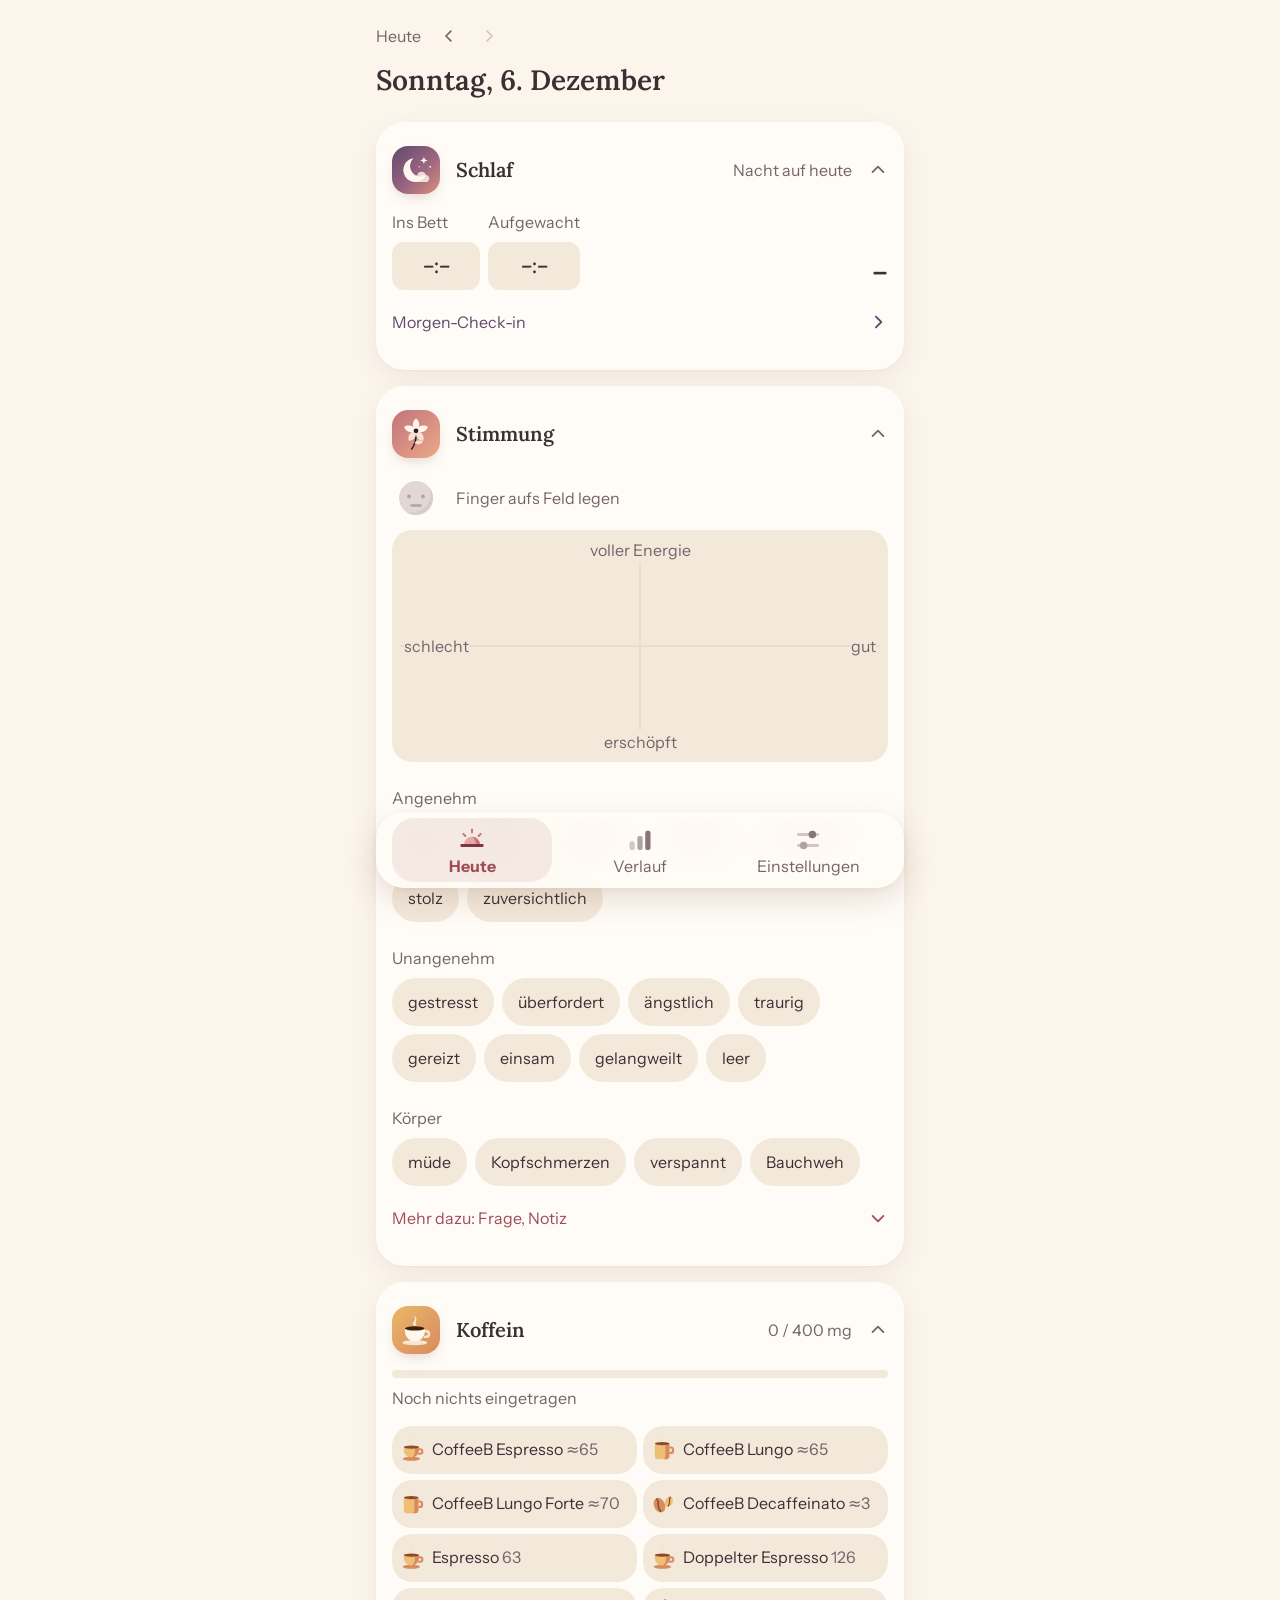
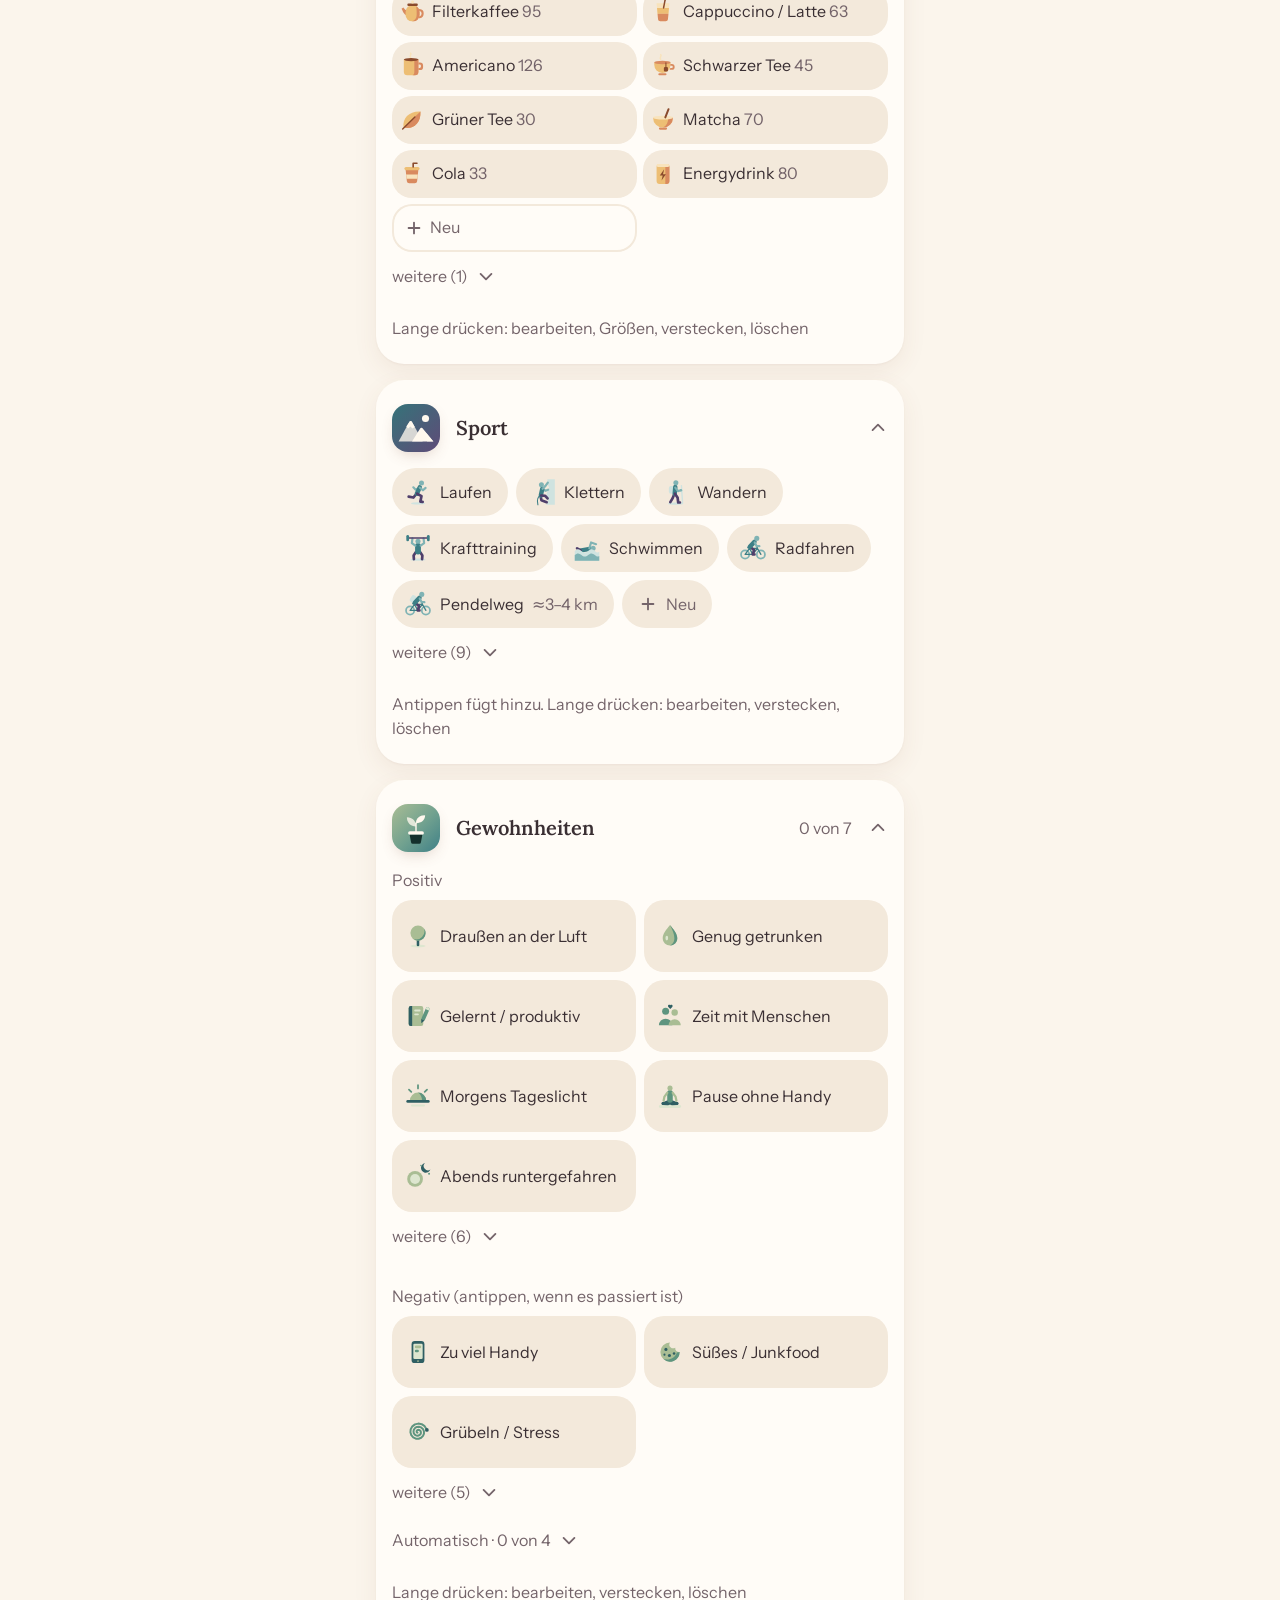
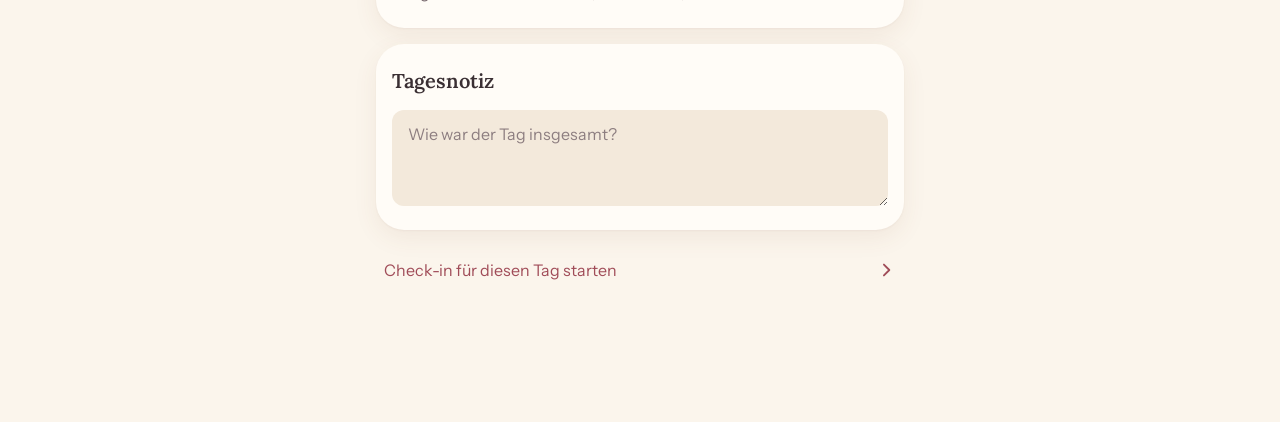
==== index.html @ 449fdb52 "4.11: schwebende Tab-Leiste Co-Authored-By: Claude Opus 5.5 <noreply@anthropic.com> Claude-Session: " ====
<!DOCTYPE html>
<html lang="de">
<head>
<meta charset="utf-8">
<meta name="viewport" content="width=device-width, initial-scale=1, viewport-fit=cover">
<title>Tracker</title>
<meta name="theme-color" content="#FBF5EC">
<meta name="apple-mobile-web-app-capable" content="yes">
<meta name="mobile-web-app-capable" content="yes">
<meta name="apple-mobile-web-app-status-bar-style" content="black-translucent">
<meta name="apple-mobile-web-app-title" content="Tracker">
<link rel="manifest" href="manifest.webmanifest">
<link rel="apple-touch-icon" href="apple-touch-icon.png">
<link rel="icon" type="image/png" href="icon-192.png">
<link rel="preload" href="fonts/Lora-Variable.ttf" as="font" type="font/ttf" crossorigin>
<link rel="stylesheet" href="tokens.css?v=4.11">
<link rel="stylesheet" href="app.css?v=4.11">
</head>
<body>
<main id="app"></main>
<nav id="tabs"></nav>
<div id="sheet" hidden><div class="sheet-bg" data-act="sclose"></div><div class="sheet-body" id="sbody"></div></div>
<div id="menu" hidden><div class="menu-bg" data-act="mclose"></div><div class="menu-body" id="mbody" role="menu"></div></div>
<div id="fb" hidden data-act="fbx"></div>
<div id="toast" hidden></div>
<div id="upd" hidden></div>
<script src="icons.js?v=4.11"></script>
<script src="app.js?v=4.11"></script>
<script>if('serviceWorker' in navigator){window.addEventListener('load',()=>navigator.serviceWorker.register('sw.js').catch(()=>{}));}</script>
</body>
</html>
---- tokens.css ----
/* Tracker – Gestaltungsgrundlagen ("Abendlicht").
   Alle Farben, Verläufe, Schriften, Abstände, Radien, Schatten und Zeiten stehen hier.
   Regeln:
   - Verlauf ist Akzent, keine Fläche: ausgewählte Zustände (--gs), Balken und Diagramme (--g), eine Illustrationskachel pro Bereich (--g).
   - --gs ist der gekürzte Verlauf für Flächen mit Text; --on ist die Textfarbe darauf (Kontrast mind. 4,5:1, geprüft).
   - Pro Bereich genau eine Akzentfarbe (--acc) und eine Tonleiter für Illustrationen (--t1 hell … --t4 dunkel). */

@font-face{font-family:"Lora";src:url(fonts/Lora-Variable.ttf) format("truetype");font-weight:400 700;font-display:swap}
@font-face{font-family:"Instrument Sans";src:url(fonts/InstrumentSans-Regular.ttf) format("truetype");font-weight:400;font-display:swap}
@font-face{font-family:"Instrument Sans";src:url(fonts/InstrumentSans-Bold.ttf) format("truetype");font-weight:700;font-display:swap}

:root{
  /* Flächen */
  --bg:#FBF5EC;          /* warmes Cremeweiß */
  --bg-2:#F6EDE0;        /* feine Abstufung nach unten */
  --card:#FFFCF7;        /* Karten */
  --inset:#F3E9DB;       /* ruhende Tippflächen, Felder */
  --inset-2:#EADDCB;     /* gedrückt, Hilfslinien */
  --paper:#FFF8EE;       /* helle Töne auf Verläufen */
  /* Schrift */
  --ink:#3A2F33;
  --mut:#74646A;
  /* Hausfarbe (Tabs, Links, neutrale Auswahl) */
  --brand:#A04C58;

  /* Schrift: Serife für Überschriften und große Zahlen, Grotesk für alles andere */
  --serif:"Lora",ui-serif,"New York",Georgia,serif;
  --sans:"Instrument Sans",system-ui,-apple-system,"Segoe UI",sans-serif;
  /* genau vier Größen */
  --fs-1:16px;   /* Text, Beschriftungen */
  --fs-2:20px;   /* Kartentitel */
  --fs-3:28px;   /* Seitentitel, Kennzahlen */
  --fs-4:40px;   /* eine große Zahl pro Ansicht */
  --fw-serif:600;

  /* 8-px-Raster */
  --s-1:8px;--s-2:16px;--s-3:24px;--s-4:32px;--s-6:48px;
  --tap:48px;            /* Mindesthöhe von Tippflächen */

  /* Radien */
  --r-s:12px;            /* Felder, kleine Kacheln */
  --r-m:20px;            /* Tippflächen, Illustrationskacheln */
  --r-l:28px;            /* Karten, Bögen */
  --r-pill:999px;

  /* Schatten: weich und warm getönt, keine Rahmenlinien */
  --sh-1:0 1px 2px rgba(122,74,52,.05),0 8px 24px rgba(122,74,52,.08);
  --sh-2:0 2px 4px rgba(122,74,52,.06),0 16px 40px rgba(122,74,52,.13);
  --sh-on:0 6px 16px -6px var(--glow,rgba(122,74,52,.3));

  /* Bewegung */
  --t-fast:150ms;--t-med:200ms;--t-slow:250ms;
  --ease:cubic-bezier(.2,.7,.3,1);

  /* Stimmungs-Set (1 bis 5): Grundton und Schattenton */
  --f1:#A68AA6;--f1s:#8D7090;
  --f2:#C08E9E;--f2s:#A6748A;
  --f3:#D9999A;--f3s:#C07C84;
  --f4:#EBA98F;--f4s:#D58E7C;
  --f5:#F2BC85;--f5s:#E0A070;
  --f-ink:#4A1F2C;

  /* neutrale Tonleiter (Tabs, Einstellungen, Leerzustände) */
  --t1:#F1E2D3;--t2:#DDBFA9;--t3:#B98A80;--t4:#6B4750;
}

/* Bereiche */
.a-mood{   /* Altrosa → Pfirsich */
  --g:linear-gradient(135deg,#C4737A 0%,#E9A988 100%);
  --gs:linear-gradient(135deg,#C4737A 0%,#E9A988 100%);
  --on:#3D1420;--acc:#A04C58;--glow:rgba(196,115,122,.55);
  --t1:#F6D9D2;--t2:#E8A9A4;--t3:#C4737A;--t4:#7E3443}
.a-sleep{  /* Violett → Pfirsich */
  --g:linear-gradient(135deg,#5E4A6E 0%,#9A6480 55%,#D99278 100%);
  --gs:linear-gradient(135deg,#5E4A6E 0%,#8A5874 100%);
  --on:#FFF8EE;--acc:#5E4A6E;--glow:rgba(94,74,110,.5);
  --t1:#EBD9DE;--t2:#C3A3C4;--t3:#7E6394;--t4:#473559}
.a-coffee{ /* Gelb → Orange */
  --g:linear-gradient(135deg,#E9B869 0%,#D98A5F 100%);
  --gs:linear-gradient(135deg,#E9B869 0%,#D98A5F 100%);
  --on:#3B2110;--acc:#9A5A24;--glow:rgba(217,138,95,.55);
  --t1:#F8E3BC;--t2:#EDBE74;--t3:#D98A5F;--t4:#8A4A2C}
.a-sport{  /* Petrol → Violett */
  --g:linear-gradient(135deg,#357379 0%,#5F4B78 100%);
  --gs:linear-gradient(135deg,#357379 0%,#5F4B78 100%);
  --on:#FFF8EE;--acc:#2F6B72;--glow:rgba(53,115,121,.5);
  --t1:#CFE3E0;--t2:#7FB3B4;--t3:#3C7F86;--t4:#4F3F6B}
.a-habit{  /* Salbeigrün → Petrol */
  --g:linear-gradient(135deg,#A9BD94 0%,#6FA08F 55%,#3F8087 100%);
  --gs:linear-gradient(135deg,#A9BD94 0%,#6FA08F 100%);
  --on:#14302C;--acc:#3F6F5C;--glow:rgba(111,160,143,.55);
  --t1:#DDE6CF;--t2:#A9BD94;--t3:#5E957F;--t4:#2F5F63}

/* Illustrationen: flach, ohne Konturen, vier Töne aus der Tonleiter des Bereichs */
.ic{width:32px;height:32px;flex:none;display:block}
.ic .a{fill:var(--t1)}.ic .b{fill:var(--t2)}.ic .c{fill:var(--t3)}.ic .d{fill:var(--t4)}.ic .p{fill:var(--paper)}
.ic [class^=s]{fill:none;stroke-linecap:round;stroke-linejoin:round}
.ic .sa{stroke:var(--t1)}.ic .sb{stroke:var(--t2)}.ic .sc{stroke:var(--t3)}.ic .sd{stroke:var(--t4)}.ic .sp{stroke:var(--paper)}
/* auf einem Verlauf (ausgewählt, Kachel): helle Töne plus die Textfarbe des Verlaufs */
.on-g .ic,.ic.on-g{--t1:var(--paper);--t2:color-mix(in srgb,var(--paper) 78%,transparent);--t3:color-mix(in srgb,var(--on) 45%,transparent);--t4:var(--on)}
.gl{width:24px;height:24px;flex:none;display:block;fill:none;stroke:currentColor;stroke-width:2.2;stroke-linecap:round;stroke-linejoin:round}
.face .fl{fill:none;stroke:var(--f-ink);stroke-linecap:round;stroke-linejoin:round}
.face .fd{fill:var(--f-ink)}.face .fc{fill:#E0707A;opacity:.42}.face .fp{fill:var(--paper)}

/* Dunkles Thema: gleiche Verläufe, dunkles warmes Papier, hellere Akzente für Text */
[data-theme=dark]{
  --bg:#1E191B;--bg-2:#191516;--card:#2A2326;--inset:#372D31;--inset-2:#46393E;
  --ink:#F3E7DA;--mut:#B9A7A4;--brand:#E6A5A3;
  --sh-1:0 1px 2px rgba(0,0,0,.25),0 8px 24px rgba(0,0,0,.28);
  --sh-2:0 2px 4px rgba(0,0,0,.3),0 16px 40px rgba(0,0,0,.4);
  --t1:#4A3D41;--t2:#8A7475;--t3:#C9A79C;--t4:#F1DCCB;
  color-scheme:dark}
[data-theme=dark] .a-mood{--acc:#E6A5A3}
[data-theme=dark] .a-sleep{--acc:#C9ACCB}
[data-theme=dark] .a-coffee{--acc:#EDBE74}
[data-theme=dark] .a-sport{--acc:#8FC0C0}
[data-theme=dark] .a-habit{--acc:#A9BD94}
:root{color-scheme:light}
---- app.css ----
/* Tracker – Oberfläche. Alle Werte kommen aus tokens.css. */
:root,[data-theme]{
  /* ältere Namen, die Verlauf und Einstellungen noch benutzen */
  --bg2:var(--bg-2);--card2:var(--inset);--line:var(--inset-2);--acc:var(--brand);--acc-t:var(--brand);--on-acc:var(--paper);
  --pos:#5E957F;--com:#3C7F86;--neg:#D98A5F;--bad:#B4534F;
  --m1:var(--f1);--m2:var(--f2);--m3:var(--f3);--m4:var(--f4);--m5:var(--f5);
  --shadow:var(--sh-1);--round:var(--sans)}
*{box-sizing:border-box;-webkit-tap-highlight-color:transparent}
html{background:var(--bg)}
body{margin:0;background:var(--bg);color:var(--ink);font:var(--fs-1)/1.5 var(--sans);-webkit-text-size-adjust:100%}
body::before{content:"";position:fixed;inset:0;z-index:-1;background:linear-gradient(180deg,var(--bg) 0%,var(--bg-2) 100%)}
/* Inhalt läuft nicht unter die Statusleiste */
body::after{content:"";position:fixed;left:0;right:0;top:0;height:env(safe-area-inset-top);background:var(--bg);z-index:6}
#app{max-width:560px;margin:0 auto;padding:calc(env(safe-area-inset-top) + var(--s-2)) var(--s-2) calc(env(safe-area-inset-bottom) + 112px)}
#app.enter{animation:enter var(--t-med) var(--ease)}
@keyframes enter{from{opacity:0;transform:translateY(8px)}}
button{font:inherit;color:inherit;background:none;border:0;padding:0;cursor:pointer;transition:background-color var(--t-fast) var(--ease),color var(--t-fast) var(--ease),box-shadow var(--t-med) var(--ease),transform var(--t-fast) var(--ease),opacity var(--t-fast)}
button:active{transform:scale(.97)}
:focus-visible{outline:2px solid var(--brand);outline-offset:2px}
input,textarea,select{font:inherit;color:inherit;background:var(--inset);border:0;border-radius:var(--r-s);padding:12px var(--s-2);width:100%;min-height:var(--tap);transition:box-shadow var(--t-fast) var(--ease)}
input:focus,textarea:focus,select:focus{outline:0;box-shadow:inset 0 0 0 2px color-mix(in srgb,var(--acc) 55%,transparent)}
::placeholder{color:var(--mut);opacity:.8}
textarea{resize:vertical;min-height:96px;line-height:1.5;display:block}
input[type=time]{width:auto;min-width:112px}
input[type=number]{width:96px}
h1,h2,h3{font-family:var(--serif);font-weight:var(--fw-serif);margin:0}
h1,h2{font-size:var(--fs-3);line-height:1.2;text-wrap:balance}
h2{margin:var(--s-1) 0 var(--s-2)}
h3{font-size:var(--fs-2);line-height:1.3;display:flex;justify-content:space-between;align-items:center;gap:var(--s-1);margin-bottom:var(--s-2)}
h3 span,h3 small{font:400 var(--fs-1) var(--sans);color:var(--mut)}
h3 .ic{width:32px;height:32px}
small{font-size:inherit}
small,.mut{color:var(--mut)}
.card{background:var(--card);border-radius:var(--r-l);padding:var(--s-3) var(--s-2);margin-bottom:var(--s-2);box-shadow:var(--sh-1)}
.row{display:flex;gap:var(--s-1);align-items:center;flex-wrap:wrap}
.row.sb{justify-content:space-between}
.grow{flex:1;min-width:0}
.sub{margin-top:var(--s-2)}
.lbl{color:var(--mut);margin:var(--s-3) 0 var(--s-1)}
.lbl.row{flex-wrap:nowrap;align-items:flex-start}
.lbl.row button{color:var(--acc);display:flex;align-items:center;gap:4px;min-height:var(--tap);margin:-12px 0;flex:none}
.hint{display:block;color:var(--mut);margin-top:var(--s-2)}

/* Tab-Leiste: sitzt am unteren Rand, füllt die sichere Zone mit */
#tabs{position:fixed;left:var(--s-2);right:var(--s-2);bottom:max(12px,calc(env(safe-area-inset-bottom) - 12px));max-width:528px;margin:0 auto;display:flex;justify-content:center;gap:var(--s-1);background:color-mix(in srgb,var(--card) 90%,transparent);-webkit-backdrop-filter:blur(20px) saturate(1.4);backdrop-filter:blur(20px) saturate(1.4);border-radius:var(--r-l);box-shadow:0 2px 6px rgba(122,74,52,.06),0 12px 32px rgba(122,74,52,.16);padding:6px;z-index:5}
[data-theme=dark] #tabs{background:color-mix(in srgb,var(--inset) 88%,transparent);box-shadow:0 12px 32px rgba(0,0,0,.55)}
#tabs button{flex:1;max-width:160px;display:flex;flex-direction:column;align-items:center;gap:2px;color:var(--mut);padding:var(--s-1) 0 6px;border-radius:22px;line-height:1.25}
#tabs .ic{width:28px;height:28px;--t2:color-mix(in srgb,var(--mut) 34%,var(--card));--t3:color-mix(in srgb,var(--mut) 58%,var(--card));--t4:color-mix(in srgb,var(--mut) 88%,var(--card))}
#tabs button.on{color:var(--brand);font-weight:700;background:color-mix(in srgb,var(--brand) 10%,transparent)}
#tabs button.on .ic{--t2:#E8A9A4;--t3:#C4737A;--t4:#7E3443}
[data-theme=dark] #tabs button.on .ic{--t2:#C4737A;--t3:#E8A9A4;--t4:#F6D9D2}

/* Kopf mit Datum */
.dhead{margin-bottom:var(--s-3)}
.dhead .row{flex-wrap:nowrap;margin-bottom:var(--s-1)}
.dhead .row>.grow{color:var(--mut)}
.dhead .dnav{gap:0;color:var(--mut);align-items:center}
.dhead .dnav>span{margin-right:var(--s-1)}
.dhead .dnav>a{margin-right:4px}
.dhead .dnav button{width:40px;height:40px;background:none;box-shadow:none;color:var(--mut)}
.dhead .dnav button:disabled{background:none;opacity:.3}
.dhead .dnav .gl{width:18px;height:18px}
.dhead .dnav .wxb{background:var(--card);box-shadow:var(--sh-1);width:56px;height:56px;display:flex;flex-direction:column;align-items:center;justify-content:center;gap:0;color:var(--ink)}
.dhead .wxb .gl{width:22px;height:22px}
.dhead .wxb b{font:700 var(--fs-1)/1.1 var(--sans);margin-top:0}
.wxorte{margin-bottom:var(--s-2)}
.wxorte .chip.on{background:var(--brand);color:var(--paper);box-shadow:none}
.wxbig{display:flex;align-items:center;gap:var(--s-2);background:var(--inset);border-radius:var(--r-m,20px);padding:var(--s-2);margin-bottom:var(--s-2)}
.wxbig>.gl{width:48px;height:48px;flex:none}
.wxbig b{display:block;font:var(--fw-serif) var(--fs-4,40px)/1 var(--serif)}
.wxbig .grow span{color:var(--mut)}
.wxmm{text-align:right;display:flex;flex-direction:column}
.wxmm span{font-weight:700}.wxmm small,.wxday>small{color:var(--mut);font-size:var(--fs-1)}
.sheet-body h4{font:var(--fw-serif) var(--fs-2) var(--serif);margin:var(--s-3) 0 var(--s-1)}
.wxhrs{display:flex;gap:4px;overflow-x:auto;margin:0 calc(-1 * var(--s-2));padding:0 var(--s-2) 4px;scrollbar-width:none}
.wxhrs::-webkit-scrollbar{display:none}
.wxhrs>div{flex:none;min-width:60px;display:flex;flex-direction:column;align-items:center;gap:4px;padding:var(--s-1) 4px;border-radius:var(--r-s)}
.wxhrs>div.now{background:var(--inset)}
.wxhrs small{color:var(--mut);font-size:14px;white-space:nowrap}
.wxhrs small.rp{min-height:1.4em;color:var(--acc,var(--mut))}
.wxhrs .gl{width:24px;height:24px}
.wxday{display:flex;align-items:center;gap:var(--s-2);min-height:var(--tap);padding:4px 0}
.wxday>.gl{width:28px;height:28px;flex:none}
.wxday .grow small{display:block;color:var(--mut)}
.wxday b{min-width:40px;text-align:right}
.wxfoot{display:block;margin-top:var(--s-3)}
.dhead a{color:var(--brand);font-weight:700;text-decoration:none;display:inline-flex;align-items:center;min-height:var(--tap)}
.dhead button{width:var(--tap);height:var(--tap);border-radius:50%;background:var(--card);box-shadow:var(--sh-1);display:grid;place-items:center;color:var(--ink);flex:none}
.dhead button:disabled{opacity:.35;box-shadow:none;background:var(--inset)}

/* Kartenkopf mit Illustrationskachel */
.chead{display:flex;align-items:center;gap:var(--s-2);margin-bottom:var(--s-2)}
.chead h3{margin:0;flex:1}
.chead[role=button]{cursor:pointer;-webkit-user-select:none;user-select:none}
.chead h3{display:block}
.chead h3 small{display:block;font:400 var(--fs-1)/1.3 var(--sans);color:var(--mut)}
.chead .fchev{width:20px;height:20px;color:var(--mut);flex:none}
.card.folded{padding-top:var(--s-2);padding-bottom:var(--s-2)}
.card.folded .chead,.card.cta .chead{margin-bottom:0}
.card.cta{padding-top:var(--s-2);padding-bottom:var(--s-2)}
.cilink{margin:0 0 var(--s-2);padding:0 var(--s-1);color:var(--mut)}
.mlab{font-weight:700}
.moodbox.unset .mlab{font-weight:400;color:var(--mut)}
/* Check-in und Wochenrückblick */
.ci-top{margin-bottom:var(--s-2);color:var(--mut)}
.ci-top .bar{margin-top:var(--s-1)}
.ci-nav{flex-wrap:nowrap;margin-top:var(--s-3)}
.ci-done{display:flex;flex-direction:column;align-items:center;text-align:center;gap:var(--s-1);margin-bottom:var(--s-2)}
.ci-done .tile{width:72px;height:72px;border-radius:24px}
.ci-done .tile .ic{width:56px;height:56px}
.ci-done h3{margin:var(--s-1) 0 0}
.fbrow{display:flex;align-items:center;gap:12px;padding:var(--s-1) 0}
.fbrow .tile{width:40px;height:40px;border-radius:12px}
.fbrow .tile .ic{width:32px;height:32px}
.note{background:var(--inset);border-radius:var(--r-m);padding:12px var(--s-2);margin:var(--s-1) 0;overflow-wrap:break-word}
.note small{display:block;margin-bottom:2px}
/* Erfolgs-Meldung oben */
#fb{position:fixed;left:var(--s-2);right:var(--s-2);top:calc(env(safe-area-inset-top) + var(--s-1));max-width:528px;margin:0 auto;z-index:28;display:flex;align-items:center;gap:12px;background:var(--card);border-radius:var(--r-m);padding:12px var(--s-2) 12px 12px;box-shadow:var(--sh-2);cursor:pointer;animation:fbin var(--t-slow) var(--ease)}
#fb[hidden]{display:none}
#fb .tile{width:44px;height:44px;border-radius:14px}
#fb .tile .ic{width:34px;height:34px}
#fb span{flex:1;min-width:0}
@keyframes fbin{from{transform:translateY(-16px) scale(.96);opacity:0}}
.tile{position:relative;width:48px;height:48px;border-radius:16px;background:var(--g);display:grid;place-items:center;flex:none;box-shadow:var(--sh-on)}
.tile .ic{width:38px;height:38px}
.tile.goal{animation:goal .7s var(--ease)}
.tile.goal::after{content:"";position:absolute;inset:0;border-radius:inherit;box-shadow:0 0 0 0 var(--glow);animation:ring .7s var(--ease)}
@keyframes goal{0%{transform:scale(1)}35%{transform:scale(1.18) rotate(-6deg)}70%{transform:scale(.97) rotate(2deg)}100%{transform:none}}
@keyframes ring{0%{box-shadow:0 0 0 0 var(--glow);opacity:1}100%{box-shadow:0 0 0 18px var(--glow);opacity:0}}

/* Tippflächen: ruhend cremefarben, ausgewählt Verlauf plus Häkchen */
.chips{display:flex;flex-wrap:wrap;gap:var(--s-1)}
.chip{display:inline-flex;align-items:center;gap:var(--s-1);min-height:var(--tap);padding:0 var(--s-2);border-radius:var(--r-pill);background:var(--inset);text-align:left;line-height:1.25;-webkit-touch-callout:none;-webkit-user-select:none;user-select:none}
.chip:has(>.ic:first-child){padding-left:12px}
.chip .ic{width:28px;height:28px}
.chip .gl{width:20px;height:20px}
.chip .sz{color:var(--mut);margin-left:-4px}
.chip small{color:var(--mut);white-space:nowrap}
.chip.on{background:var(--gs);color:var(--on);font-weight:700;box-shadow:var(--sh-on)}
.chip.on small{color:inherit;font-weight:400;opacity:.85}
.chip.on:has(>.chk:last-child),.chip.on:has(>.cnt:last-child){padding-right:12px}
.chip.new{color:var(--mut)}
.chip.hidc{opacity:.6}
.cnt{font-weight:700}
.pop .chk,.pop .cnt,.pop .badge{animation:pop var(--t-slow) var(--ease)}
@keyframes pop{0%{transform:scale(.4);opacity:0}70%{transform:scale(1.2)}100%{transform:none}}
.more,.morehid{display:flex;align-items:center;justify-content:space-between;gap:var(--s-1);width:100%;min-height:var(--tap);text-align:left;color:var(--acc);margin-top:var(--s-1)}
.morehid{color:var(--mut);width:auto;justify-content:flex-start;margin-top:0}
.more .gl,.morehid .gl{width:20px;height:20px;flex:none}
.dot{display:inline-block;width:8px;height:8px;border-radius:50%;background:var(--acc);margin-left:var(--s-1);vertical-align:middle}

/* Getränke: kompaktes Raster, zwei nebeneinander */
.cgrid{display:grid;grid-template-columns:1fr 1fr;gap:6px}
.cti{position:relative;display:flex;align-items:center;gap:6px;min-height:var(--tap);padding:4px 8px 4px 6px;border-radius:var(--r-m);background:var(--inset);text-align:left;line-height:1.2;-webkit-touch-callout:none;-webkit-user-select:none;user-select:none}
.cti>span{flex:1;min-width:0;overflow-wrap:break-word}
.cti .ic{width:28px;height:28px;flex:none}
.cti .gl{width:20px;height:20px;flex:none}
.cti .chk,.cti .cnt{position:absolute;right:-4px;top:-6px;min-width:24px;height:24px;padding:4px;border-radius:12px;background:var(--card);color:var(--acc);box-shadow:var(--sh-1);stroke-width:3}
.cti .cnt{padding:0 6px;line-height:24px;text-align:center}
.cti small{color:var(--mut);white-space:nowrap}
.cti.on{background:var(--gs);color:var(--on);font-weight:700;box-shadow:var(--sh-on)}
.cti.on small{color:inherit;font-weight:400;opacity:.85}
.cti.new{color:var(--mut);background:none;box-shadow:inset 0 0 0 2px var(--inset);padding-left:12px}
.cti.hidc{opacity:.6}

/* Einträge */
.ent{display:flex;align-items:center;gap:var(--s-1);min-height:56px;margin-top:var(--s-1)}
.ent:first-of-type{margin-top:var(--s-2)}
.ent .ic{width:32px;height:32px}
.x{width:var(--tap);height:var(--tap);border-radius:50%;color:var(--mut);flex:none;display:grid;place-items:center}
.x .gl{width:20px;height:20px}
.bar{height:8px;border-radius:var(--r-pill);background:var(--inset);overflow:hidden;margin:0 0 var(--s-1)}
.bar i{display:block;height:100%;background:var(--g);border-radius:var(--r-pill);transition:width var(--t-slow) var(--ease)}
.bar.warn i{background:var(--t4)}

/* Stimmung */
.moodtop{display:flex;align-items:center;gap:var(--s-2);min-height:var(--tap)}
.moodemo .ic{width:48px;height:48px;transition:opacity var(--t-fast)}
.moodbox.unset .moodemo .ic{opacity:.4;filter:grayscale(.6)}
.moodbox.unset #mood-l{color:var(--mut)}
#mood-l{font-weight:700}
.moodbox.unset #mood-l{font-weight:400}
.mslider{-webkit-appearance:none;appearance:none;display:block;width:100%;height:var(--tap);min-height:0;padding:0;margin:0;border:0;background:none;border-radius:0;--trk:linear-gradient(90deg,var(--f1),var(--f2) 25%,var(--f3) 50%,var(--f4) 75%,var(--f5))}
.moodbox.unset .mslider{--trk:var(--inset-2)}
.mslider:focus{box-shadow:none}
.mslider::-webkit-slider-runnable-track{height:12px;border-radius:var(--r-pill);background:var(--trk)}
.mslider::-moz-range-track{height:12px;border-radius:var(--r-pill);background:var(--trk)}
.mslider::-webkit-slider-thumb{-webkit-appearance:none;appearance:none;width:32px;height:32px;margin-top:-10px;border-radius:50%;background:var(--card);border:0;box-shadow:0 0 0 2px var(--t3,var(--ink)) inset,0 2px 8px rgba(122,74,52,.3)}
.mslider::-moz-range-thumb{width:32px;height:32px;border-radius:50%;background:var(--card);border:0;box-shadow:0 0 0 2px var(--t3,var(--ink)) inset,0 2px 8px rgba(122,74,52,.3)}

.moodbox.idle .mslider{--trk:var(--inset-2)}
.mlog .ent{min-height:var(--tap);margin-top:var(--s-1);border-radius:var(--r-m)}
.mlog .ent.act{background:var(--inset);box-shadow:0 0 0 4px var(--inset)}
.mlog .ent.act .timebtn{background:var(--card)}
.msel .ic{flex:none;width:28px;height:28px;background:none;border-radius:0}
.msel{display:flex;align-items:center;gap:var(--s-1);min-height:var(--tap);text-align:left}
.mlog .ent.act .msel{font-weight:700}

/* Schlaf */
.slrow{flex-wrap:nowrap;align-items:flex-end}
.tfield{display:flex;flex-direction:column;gap:var(--s-1);color:var(--mut)}
.timebtn{min-height:var(--tap);padding:0 12px;border-radius:var(--r-s);background:var(--inset);font:var(--fw-serif) var(--fs-2) var(--serif);color:var(--ink);min-width:88px;text-align:center}
.ent .timebtn{width:80px;min-width:0;padding:0;flex:none}
.sldur{text-align:right}
.big{font:var(--fw-serif) var(--fs-3)/1.2 var(--serif);white-space:nowrap}
.smileys{display:flex;gap:var(--s-1)}
.sm{position:relative;flex:1;height:56px;border-radius:var(--r-m);background:var(--inset);display:grid;place-items:center}
.sm .ic{width:36px;height:36px}
.sm.on{background:var(--gs);box-shadow:var(--sh-on);transform:translateY(-4px)}
.sm.on:active{transform:translateY(-4px) scale(.97)}
.badge{position:absolute;right:-4px;top:-6px;width:24px;height:24px;border-radius:50%;background:var(--card);color:var(--acc);display:grid;place-items:center;box-shadow:var(--sh-1)}
.badge .gl{width:16px;height:16px;stroke-width:3}
.mini{display:grid;grid-template-columns:repeat(3,minmax(0,1fr));gap:var(--s-1)}
.mini label{color:var(--mut)}
.mini input{width:100%}

/* Gewohnheiten */
.hgrid{display:grid;grid-template-columns:repeat(2,minmax(0,1fr));gap:var(--s-1)}
.hab{display:flex;align-items:center;gap:var(--s-1);min-height:72px;padding:var(--s-1) 12px;border-radius:var(--r-m);background:var(--inset);text-align:left;line-height:1.25;-webkit-touch-callout:none;-webkit-user-select:none;user-select:none}
.hab>span{flex:1;min-width:0;overflow-wrap:break-word;hyphens:manual}
.hab .ic{width:28px;height:28px}
.hab small{display:block;font-weight:400}
.hab .gl{width:20px;height:20px;flex:none}
.hab.on{font-weight:700;box-shadow:var(--sh-on)}
.hab.pos.on{background:var(--gs);color:var(--on)}
.hab.neg.on{background:var(--t4);--on:var(--paper);color:var(--paper)}
[data-theme=dark] .hab.neg.on{background:#2F5F63}
.hab.on small{color:inherit;opacity:.85}
.hab.newh{color:var(--mut);background:none;box-shadow:inset 0 0 0 2px var(--inset)}
.hab.newh .gl{width:24px;height:24px;margin:0 4px}

/* Diagramme */
svg text{fill:var(--mut);font-size:9px;font-family:inherit}
.cgraph{display:block;margin-top:var(--s-2);touch-action:none;-webkit-user-select:none;user-select:none;-webkit-touch-callout:none;cursor:crosshair}
.cgraph text{font-size:16px}
.kv{display:flex;justify-content:space-between;gap:var(--s-2);padding:4px 0}
.hscroll{overflow-x:auto;padding-bottom:var(--s-1)}
.stat{display:flex;gap:var(--s-3);margin-bottom:var(--s-1)}
.stat div small{display:block}
.ins{padding:var(--s-2) 0}
.ins:first-of-type{padding-top:0}
.ins b{display:block;margin-bottom:4px;font-family:var(--serif);font-weight:var(--fw-serif)}
.wkt{width:100%;border-collapse:collapse;text-align:center}
.wkt th{font-weight:700;color:var(--mut);padding:4px 0}
.wkt td{padding:var(--s-1) 0}
.wkt tr:nth-child(odd) td{background:color-mix(in srgb,var(--inset) 55%,transparent)}
.wkt td:first-child{text-align:left;color:var(--mut);padding:var(--s-1);white-space:nowrap;border-radius:var(--r-s) 0 0 var(--r-s)}
.wkt td:last-child{border-radius:0 var(--r-s) var(--r-s) 0}
.wkt .today{color:var(--brand)}

/* Knöpfe, Umschalter, Einstellungen */
.btn{min-height:var(--tap);padding:0 var(--s-2);border-radius:var(--r-pill);background:var(--inset)}
.btn.pri{background:var(--brand);color:var(--paper);font-weight:700}
[data-theme=dark] .btn.pri{color:#2A1418}
.btn.danger{color:var(--bad)}
[data-theme=dark] .btn.danger{color:#E79A92}
.seg{display:flex;gap:4px;background:var(--inset);border-radius:var(--r-pill);padding:4px;margin-bottom:var(--s-2)}
.seg button{flex:1;min-height:40px;padding:0 4px;border-radius:var(--r-pill);color:var(--mut)}
.seg button.on{background:var(--card);color:var(--ink);font-weight:700;box-shadow:var(--sh-1)}
.setrow{display:flex;gap:var(--s-1);align-items:center;margin-bottom:var(--s-1)}
.setrow input[type=text]{flex:1}
details.card summary,details.sub summary{cursor:pointer;font:var(--fw-serif) var(--fs-2) var(--serif);list-style:none;display:flex;justify-content:space-between;align-items:center;min-height:var(--tap);margin:-12px 0}
details.card summary::-webkit-details-marker,details.sub summary::-webkit-details-marker{display:none}
details.card summary::after,details.sub summary::after{content:"";width:24px;height:24px;flex:none;background:var(--mut);-webkit-mask:url("data:image/svg+xml,%3Csvg xmlns='http://www.w3.org/2000/svg' viewBox='0 0 24 24' fill='none' stroke='%23000' stroke-width='2.2' stroke-linecap='round' stroke-linejoin='round'%3E%3Cpath d='M9.5 5.5L16 12l-6.500 6.500'/%3E%3C/svg%3E") center/contain no-repeat;mask:url("data:image/svg+xml,%3Csvg xmlns='http://www.w3.org/2000/svg' viewBox='0 0 24 24' fill='none' stroke='%23000' stroke-width='2.2' stroke-linecap='round' stroke-linejoin='round'%3E%3Cpath d='M9.5 5.5L16 12l-6.500 6.500'/%3E%3C/svg%3E") center/contain no-repeat;transition:transform var(--t-med) var(--ease)}
details.card[open]>summary::after,details.sub[open]>summary::after{transform:rotate(90deg)}
details.card[open]>summary{margin-bottom:var(--s-1)}
details.card>*:not(summary){margin-top:var(--s-2)}
.icpick{display:grid;grid-template-columns:repeat(6,minmax(0,1fr));gap:var(--s-1)}
.icpick button{aspect-ratio:1;min-height:var(--tap);border-radius:var(--r-s);background:var(--inset);display:grid;place-items:center}
.icpick button.on{background:var(--gs);box-shadow:var(--sh-on),inset 0 0 0 2px var(--on)}

/* Fenster von unten */
#sheet{position:fixed;inset:0;z-index:20;touch-action:pan-y}
.sheet-bg{position:absolute;inset:0;background:rgba(40,28,32,.42);animation:fade var(--t-med) var(--ease)}
.sheet-body{position:absolute;left:0;right:0;bottom:0;max-width:560px;margin:0 auto;background:var(--card);border-radius:var(--r-l) var(--r-l) 0 0;padding:var(--s-3) var(--s-2) calc(env(safe-area-inset-bottom) + var(--s-3));max-height:88vh;overflow:auto;overflow-x:hidden;overscroll-behavior:contain;box-shadow:var(--sh-2);animation:rise var(--t-slow) var(--ease)}
@keyframes fade{from{opacity:0}}
@keyframes rise{from{transform:translateY(24px);opacity:0}}
/* Kleines Menü (langes Drücken) */
#menu{position:fixed;inset:0;z-index:22;touch-action:none}
#menu[hidden]{display:none}
.menu-bg{position:absolute;inset:0;background:rgba(40,28,32,.18);animation:fade var(--t-fast) var(--ease)}
.menu-body{position:absolute;min-width:216px;max-width:calc(100vw - 24px);background:var(--card);border-radius:var(--r-m);padding:var(--s-1);box-shadow:var(--sh-2);animation:menu var(--t-med) var(--ease)}
@keyframes menu{from{transform:scale(.9);opacity:0}}
.mhead{display:flex;align-items:center;gap:var(--s-1);padding:4px var(--s-1) var(--s-1);color:var(--mut)}
.mhead .ic{width:28px;height:28px;flex:none}
.mhead b{font-weight:400;min-width:0;overflow:hidden;text-overflow:ellipsis;white-space:nowrap}
.mitem{display:flex;align-items:center;gap:12px;width:100%;min-height:var(--tap);padding:0 12px;border-radius:var(--r-s);text-align:left}
.mitem:active{background:var(--inset)}
.mitem .gl{width:22px;height:22px;flex:none;color:var(--mut)}
.mitem.danger,.mitem.danger .gl{color:var(--bad)}
[data-theme=dark] .mitem.danger,[data-theme=dark] .mitem.danger .gl{color:#E79A92}
#toast{position:fixed;left:50%;bottom:calc(env(safe-area-inset-bottom) + 108px);transform:translateX(-50%);background:var(--ink);color:var(--bg);padding:12px var(--s-3);border-radius:var(--r-pill);z-index:30;max-width:90vw;text-align:left;box-shadow:var(--sh-2);animation:rise var(--t-med) var(--ease)}
#toast[hidden]{display:none}
#upd{position:fixed;left:var(--s-2);right:var(--s-2);bottom:calc(env(safe-area-inset-bottom) + 108px);max-width:528px;margin:0 auto;display:flex;justify-content:space-between;align-items:center;gap:var(--s-1);background:var(--brand);color:var(--paper);padding:var(--s-1) var(--s-1) var(--s-1) var(--s-3);border-radius:var(--r-pill);z-index:25;font-weight:700;box-shadow:var(--sh-2)}
[data-theme=dark] #upd{color:#2A1418}
#upd[hidden]{display:none}
#upd button{background:color-mix(in srgb,currentColor 16%,transparent);min-height:var(--tap);padding:0 var(--s-2);border-radius:var(--r-pill)}
body.noscroll{overflow:hidden}

/* Zeitrad */
.tp-head{display:flex;justify-content:space-between;align-items:center;margin-bottom:var(--s-1)}
.tp-head b{font:var(--fw-serif) var(--fs-2) var(--serif)}
.tp-ok{width:var(--tap);height:var(--tap);border-radius:50%;background:var(--brand);color:var(--paper);display:grid;place-items:center}
[data-theme=dark] .tp-ok{color:#2A1418}
.tp-wheel{position:relative;display:flex;justify-content:center;align-items:center;gap:var(--s-1);margin:var(--s-1) 0 var(--s-2);overflow:hidden;touch-action:pan-y}
.tp-band{position:absolute;left:18%;right:18%;top:80px;height:40px;border-radius:var(--r-s);background:var(--inset);pointer-events:none}
.tp-col{position:relative;height:200px;width:96px;overflow-y:auto;scroll-snap-type:y mandatory;padding:80px 0;scrollbar-width:none;overflow-x:hidden;touch-action:pan-y;overscroll-behavior:contain;-webkit-overflow-scrolling:touch;-webkit-mask-image:linear-gradient(transparent,#000 28%,#000 72%,transparent);mask-image:linear-gradient(transparent,#000 28%,#000 72%,transparent)}
.tp-col::-webkit-scrollbar{display:none}
.tp-i{height:40px;line-height:40px;text-align:center;font:var(--fw-serif) var(--fs-2)/40px var(--serif);scroll-snap-align:center;color:var(--mut);opacity:.6;cursor:pointer;white-space:nowrap;-webkit-user-select:none;user-select:none;-webkit-touch-callout:none;transition:opacity var(--t-fast),color var(--t-fast),font-size var(--t-fast)}
.tp-i.sel{color:var(--ink);opacity:1;font-size:var(--fs-3)}
.tp-sep{font:var(--fw-serif) var(--fs-3) var(--serif);color:var(--mut)}
.tp-note{color:var(--mut);margin-top:var(--s-2)}

/* Passwortfeld */
.pw{position:relative;display:block}
.pw input{padding-right:56px}
.pw .pwdots{position:absolute;left:16px;top:50%;transform:translateY(-50%);pointer-events:none;display:none;filter:blur(5px);letter-spacing:2px;opacity:.75}
.pw.masked input{color:transparent;caret-color:transparent;text-shadow:none;-webkit-text-fill-color:transparent}
.pw.masked.has .pwdots{display:block}
.pweye{position:absolute;right:0;top:0;width:var(--tap);height:var(--tap);border-radius:50%;padding:0}

@media (prefers-reduced-motion:reduce){*,*::before,*::after{transition:none!important;animation:none!important}}

/* kleine Zeichnungen in Listen, Wochenkopf im Verlauf */
.ic.sm{width:24px;height:24px;display:inline-block;vertical-align:middle}
.kv span{display:inline-flex;align-items:center;gap:var(--s-1)}
.wkt .ic.sm{margin:auto;display:block}
.big.row{gap:var(--s-1)}
.dhead.wk{display:flex;align-items:center;gap:var(--s-1)}
.dhead.wk b{display:block;font:var(--fw-serif) var(--fs-2) var(--serif)}

/* 2.7: Freitext unter den Tätigkeiten im Check-in */
.hgrid + textarea, .hrs + textarea { margin-top: 16px; }

/* 2.8: Energie, Anspannung, Krank im Check-in */
.evbox{margin-top:var(--s-3)}
.evtop{display:flex;justify-content:space-between;align-items:baseline;gap:var(--s-2)}
.evlab{color:var(--ink)}
.evbox.unset .evlab{color:var(--mut)}
.mslider.evs{--trk:linear-gradient(90deg,var(--t1),var(--t3))}
.evbox.unset .mslider.evs{--trk:var(--inset-2)}
.evsick{margin-top:var(--s-3)}

/* Stimmungsfeld (3.2) */
.mfield{position:relative;height:232px;margin:var(--s-1) 0 var(--s-1);border-radius:var(--r-m);background:var(--inset);touch-action:none;user-select:none;-webkit-user-select:none;-webkit-touch-callout:none;overflow:hidden;cursor:crosshair}
.mfield::before,.mfield::after{content:"";position:absolute;background:var(--inset-2);pointer-events:none}
.mfield::before{left:50%;top:var(--s-1);bottom:var(--s-1);width:2px;margin-left:-1px}
.mfield::after{top:50%;left:var(--s-1);right:var(--s-1);height:2px;margin-top:-1px}
.mfield .ax{position:absolute;color:var(--mut);font-size:var(--fs-1);pointer-events:none;z-index:1}
.mfield .ax.t{top:var(--s-1);left:50%;transform:translateX(-50%);background:var(--inset);padding:0 6px}
.mfield .ax.b{bottom:var(--s-1);left:50%;transform:translateX(-50%);background:var(--inset);padding:0 6px}
.mfield .ax.l{left:12px;top:50%;transform:translateY(-50%);background:var(--inset);padding:2px 0}
.mfield .ax.r{right:12px;top:50%;transform:translateY(-50%);background:var(--inset);padding:2px 0}
.mpt{position:absolute;width:14px;height:14px;margin:-7px 0 0 -7px;border-radius:50%;background:var(--c);opacity:.5;pointer-events:none;z-index:2}
.mpt.act{width:26px;height:26px;margin:-13px 0 0 -13px;opacity:1;box-shadow:0 0 0 3px var(--card)}
.mpt.live{width:44px;height:44px;margin:-22px 0 0 -22px;opacity:1;box-shadow:0 0 0 4px var(--card),var(--sh-1);z-index:3}
.mfield.drag .mpt.act{opacity:.35}

/* Wetter Tage + Regen (3.3) */
.wxtabs{margin:0 0 var(--s-2)}
.wxtabs .chip.on{background:var(--ink);color:var(--card);box-shadow:none}
.wxwhen>span:last-child{text-align:right}
.wxrain{display:flex;align-items:flex-end;gap:2px;height:64px;margin-top:var(--s-1);padding:0 2px;background:linear-gradient(var(--inset-2),var(--inset-2)) bottom/100% 2px no-repeat}
.wxrain i{flex:1;background:var(--rain,#7C97B8);border-radius:3px 3px 0 0;min-height:0}
.wxrax{position:relative;height:20px;margin:4px 2px 0;color:var(--mut);font-size:14px}
.wxrax span{position:absolute;top:0;transform:translateX(-50%)}
.wxrax span:first-child,.wxrax span:last-child{transform:none}
[data-theme=dark] .wxrain{--rain:#9DB5D2}
/* Sync (4.0) */
.sbq{margin:var(--s-2) 0 var(--s-3)}
.sbq .chips{margin-top:var(--s-1)}
.sbcode{font-family:ui-monospace,Menlo,monospace;font-size:20px;letter-spacing:1px;padding:var(--s-2) 0;user-select:all;-webkit-user-select:all}
/* Apple Health (4.1) */
.hlrow{display:block;margin-top:var(--s-1)}
.hlw .hlbtn{min-height:var(--tap);padding:0 var(--s-2);flex:none}

/* 4.3 Einstellungen-Gruppen, große Sync-Karte */
.sgh{color:var(--mut);font-weight:700;margin:var(--s-3) var(--s-1) var(--s-1)}
.sgh:first-of-type{margin-top:var(--s-1)}
.btn.wipe{display:block;width:100%;margin:var(--s-3) 0 var(--s-2)}
.card.hlbig{display:flex;flex-direction:column;gap:var(--s-1)}
.card.hlbig h3{font:var(--fw-serif) var(--fs-3) var(--serif)}
.card.hlbig .btn{min-height:56px;font-size:var(--fs-2);margin-top:var(--s-1)}
/* 4.4 aufklappbare Gruppen */
details.grp summary span{display:flex;flex-direction:column}
details.grp summary small{font:400 var(--fs-1)/1.3 var(--sans);color:var(--mut)}
details.grp summary{min-height:56px}
details.sub{background:var(--bg);border-radius:var(--r-m);padding:0 var(--s-2)}
details.sub summary{font:600 var(--fs-1) var(--sans);margin:0;min-height:52px}
details.sub>label{display:block}
details.sub[open]{padding-bottom:var(--s-2)}
details.sub[open] summary{margin-bottom:var(--s-1)}
details.sub>*:not(summary){margin-top:var(--s-2)}
details.grp>details.sub{margin-top:var(--s-1)}
/* 4.5 Morgen-Check-in */
.card.hlbig .btn:not(.pri){min-height:var(--tap);font-size:var(--fs-1);margin-top:0}
.mo+.mo{margin-top:var(--s-2)}
.mo h3{font:var(--fw-serif) var(--fs-3) var(--serif)}
.slsum{display:block;margin-top:var(--s-1)}
.hab.auto{cursor:default;-webkit-user-select:none;user-select:none}
.hab.auto.open{opacity:.6}
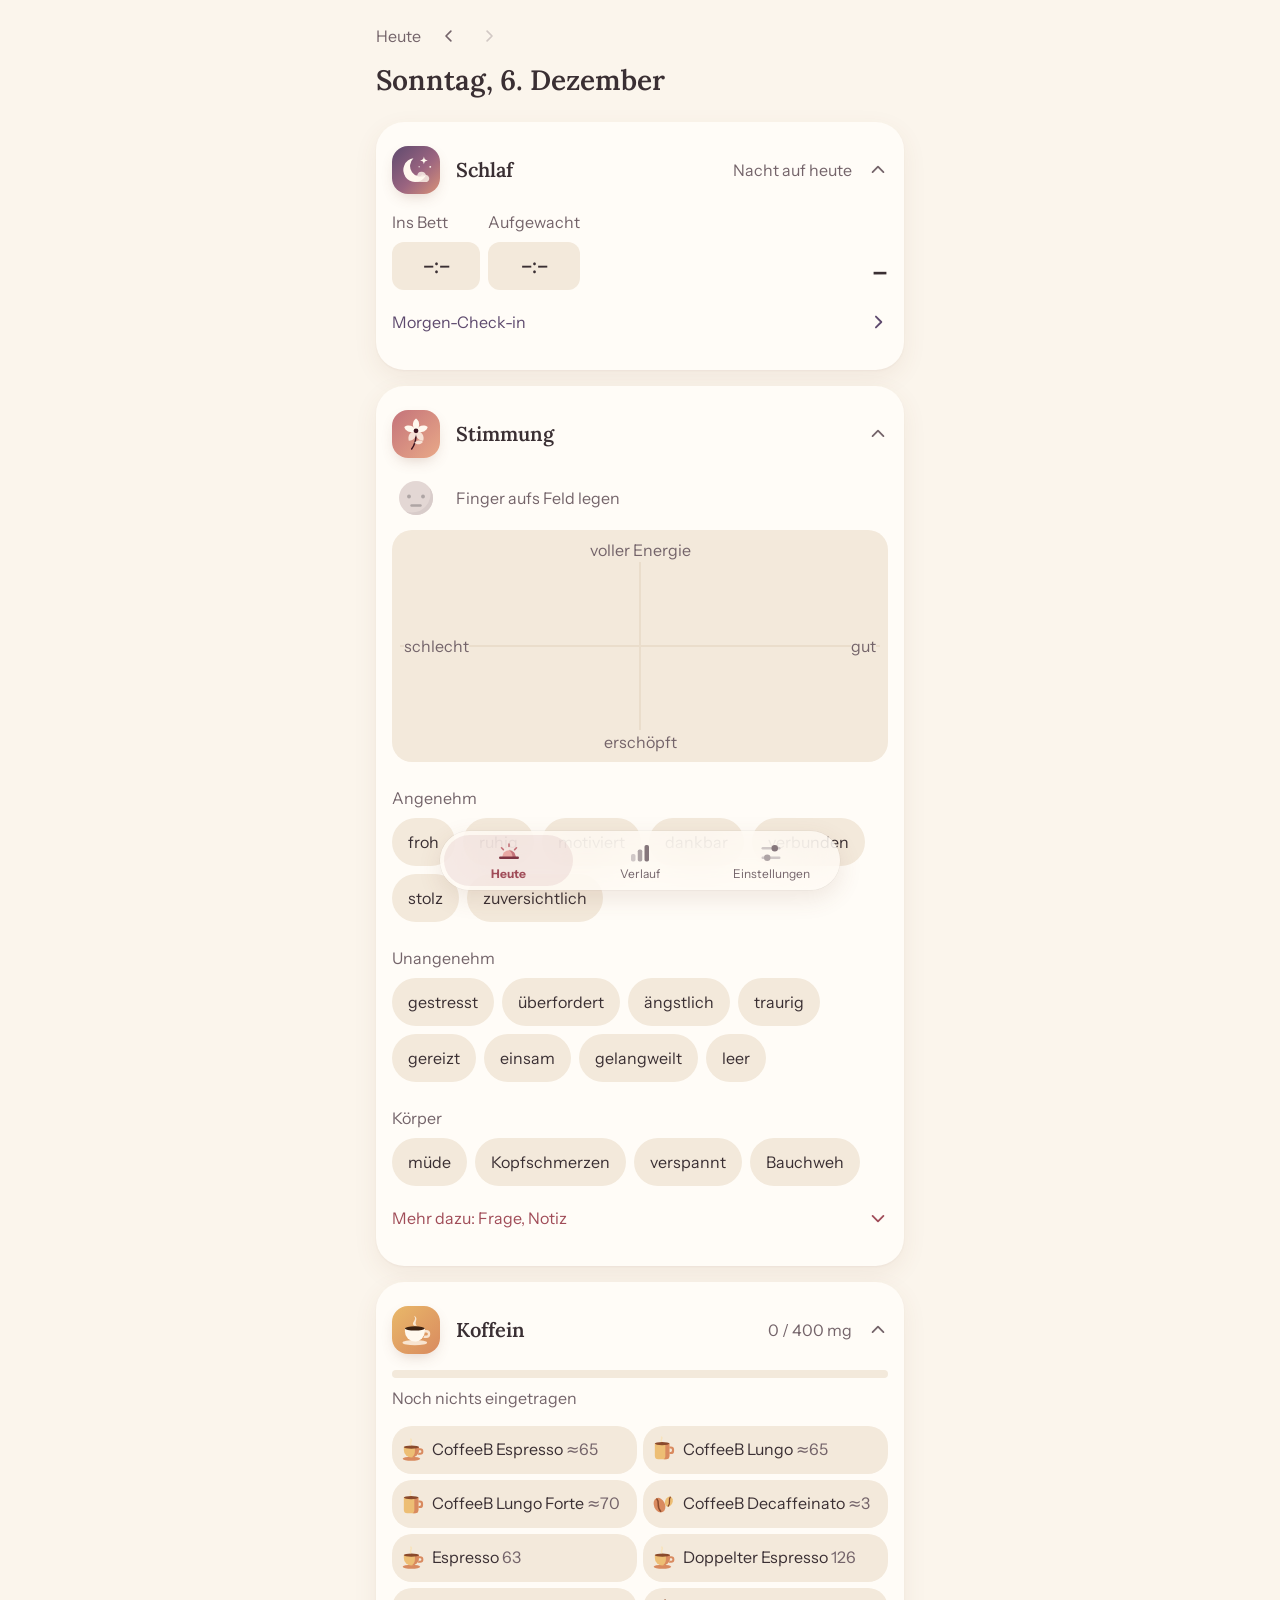
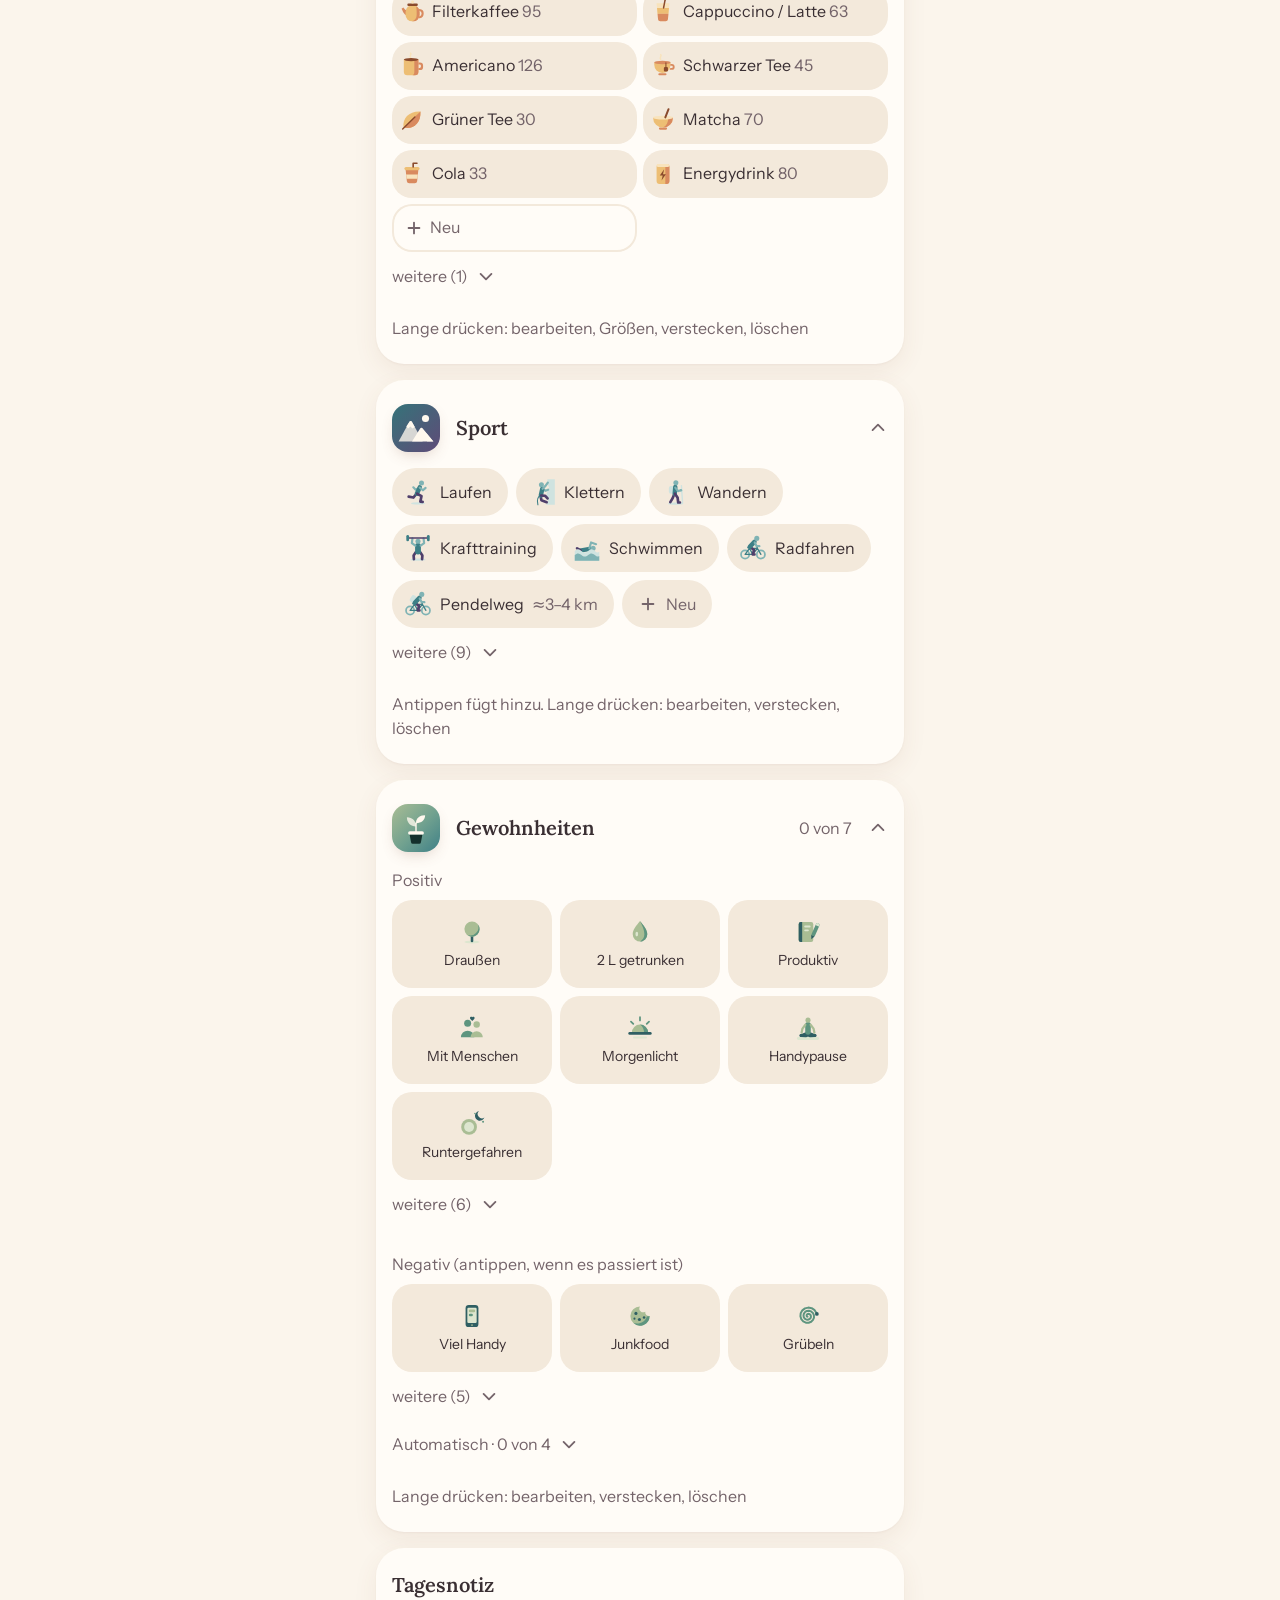
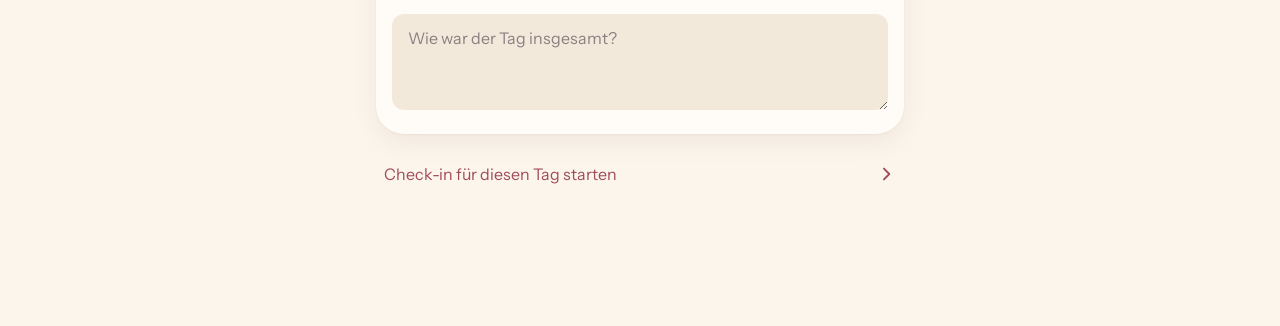
==== commit 553689b7: "4.12: Gewohnheiten als Dreier-Kacheln, kürzere Namen, Kapsel-Leiste Co-Authored-By: Claude Opus 5.5 " ====
--- a/index.html
+++ b/index.html
@@ -13,8 +13,8 @@
 <link rel="apple-touch-icon" href="apple-touch-icon.png">
 <link rel="icon" type="image/png" href="icon-192.png">
 <link rel="preload" href="fonts/Lora-Variable.ttf" as="font" type="font/ttf" crossorigin>
-<link rel="stylesheet" href="tokens.css?v=4.11">
-<link rel="stylesheet" href="app.css?v=4.11">
+<link rel="stylesheet" href="tokens.css?v=4.12">
+<link rel="stylesheet" href="app.css?v=4.12">
 </head>
 <body>
 <main id="app"></main>
@@ -24,8 +24,8 @@
 <div id="fb" hidden data-act="fbx"></div>
 <div id="toast" hidden></div>
 <div id="upd" hidden></div>
-<script src="icons.js?v=4.11"></script>
-<script src="app.js?v=4.11"></script>
+<script src="icons.js?v=4.12"></script>
+<script src="app.js?v=4.12"></script>
 <script>if('serviceWorker' in navigator){window.addEventListener('load',()=>navigator.serviceWorker.register('sw.js').catch(()=>{}));}</script>
 </body>
 </html>
--- a/app.css
+++ b/app.css
@@ -42,10 +42,10 @@
 .hint{display:block;color:var(--mut);margin-top:var(--s-2)}
 
 /* Tab-Leiste: sitzt am unteren Rand, füllt die sichere Zone mit */
-#tabs{position:fixed;left:var(--s-2);right:var(--s-2);bottom:max(12px,calc(env(safe-area-inset-bottom) - 12px));max-width:528px;margin:0 auto;display:flex;justify-content:center;gap:var(--s-1);background:color-mix(in srgb,var(--card) 90%,transparent);-webkit-backdrop-filter:blur(20px) saturate(1.4);backdrop-filter:blur(20px) saturate(1.4);border-radius:var(--r-l);box-shadow:0 2px 6px rgba(122,74,52,.06),0 12px 32px rgba(122,74,52,.16);padding:6px;z-index:5}
-[data-theme=dark] #tabs{background:color-mix(in srgb,var(--inset) 88%,transparent);box-shadow:0 12px 32px rgba(0,0,0,.55)}
-#tabs button{flex:1;max-width:160px;display:flex;flex-direction:column;align-items:center;gap:2px;color:var(--mut);padding:var(--s-1) 0 6px;border-radius:22px;line-height:1.25}
-#tabs .ic{width:28px;height:28px;--t2:color-mix(in srgb,var(--mut) 34%,var(--card));--t3:color-mix(in srgb,var(--mut) 58%,var(--card));--t4:color-mix(in srgb,var(--mut) 88%,var(--card))}
+#tabs{position:fixed;left:var(--s-3);right:var(--s-3);bottom:max(10px,calc(env(safe-area-inset-bottom) - 14px));max-width:400px;margin:0 auto;display:flex;justify-content:center;gap:2px;background:color-mix(in srgb,var(--card) 78%,transparent);-webkit-backdrop-filter:blur(24px) saturate(1.6);backdrop-filter:blur(24px) saturate(1.6);border-radius:999px;box-shadow:0 0 0 .5px rgba(0,0,0,.06),0 8px 24px rgba(122,74,52,.12);padding:4px;z-index:5}
+[data-theme=dark] #tabs{background:color-mix(in srgb,var(--inset) 78%,transparent);box-shadow:0 0 0 .5px rgba(255,255,255,.08),0 8px 24px rgba(0,0,0,.45)}
+#tabs button{flex:1;max-width:140px;display:flex;flex-direction:column;align-items:center;gap:1px;color:var(--mut);padding:6px 0 5px;border-radius:999px;font-size:12px;line-height:1.25}
+#tabs .ic{width:24px;height:24px;--t2:color-mix(in srgb,var(--mut) 34%,var(--card));--t3:color-mix(in srgb,var(--mut) 58%,var(--card));--t4:color-mix(in srgb,var(--mut) 88%,var(--card))}
 #tabs button.on{color:var(--brand);font-weight:700;background:color-mix(in srgb,var(--brand) 10%,transparent)}
 #tabs button.on .ic{--t2:#E8A9A4;--t3:#C4737A;--t4:#7E3443}
 [data-theme=dark] #tabs button.on .ic{--t2:#C4737A;--t3:#E8A9A4;--t4:#F6D9D2}
@@ -215,19 +215,20 @@
 .mini input{width:100%}
 
 /* Gewohnheiten */
-.hgrid{display:grid;grid-template-columns:repeat(2,minmax(0,1fr));gap:var(--s-1)}
-.hab{display:flex;align-items:center;gap:var(--s-1);min-height:72px;padding:var(--s-1) 12px;border-radius:var(--r-m);background:var(--inset);text-align:left;line-height:1.25;-webkit-touch-callout:none;-webkit-user-select:none;user-select:none}
-.hab>span{flex:1;min-width:0;overflow-wrap:break-word;hyphens:manual}
+.hgrid{display:grid;grid-template-columns:repeat(3,minmax(0,1fr));gap:var(--s-1)}
+.hab{position:relative;display:flex;flex-direction:column;align-items:center;justify-content:center;gap:6px;min-height:88px;padding:12px 6px 10px;border-radius:var(--r-m);background:var(--inset);text-align:center;font-size:14px;line-height:1.2;-webkit-touch-callout:none;-webkit-user-select:none;user-select:none}
+.hab>span{min-width:0;max-width:100%;overflow-wrap:break-word;hyphens:auto;-webkit-hyphens:auto}
 .hab .ic{width:28px;height:28px}
-.hab small{display:block;font-weight:400}
+.hab small{display:block;font-weight:400;font-size:12px;margin-top:2px}
 .hab .gl{width:20px;height:20px;flex:none}
+.hab>.chk{position:absolute;top:6px;right:6px;width:16px;height:16px}
 .hab.on{font-weight:700;box-shadow:var(--sh-on)}
 .hab.pos.on{background:var(--gs);color:var(--on)}
 .hab.neg.on{background:var(--t4);--on:var(--paper);color:var(--paper)}
 [data-theme=dark] .hab.neg.on{background:#2F5F63}
 .hab.on small{color:inherit;opacity:.85}
 .hab.newh{color:var(--mut);background:none;box-shadow:inset 0 0 0 2px var(--inset)}
-.hab.newh .gl{width:24px;height:24px;margin:0 4px}
+.hab.newh .gl{width:24px;height:24px;margin:0}
 
 /* Diagramme */
 svg text{fill:var(--mut);font-size:9px;font-family:inherit}
@@ -399,3 +400,4 @@
 .slsum{display:block;margin-top:var(--s-1)}
 .hab.auto{cursor:default;-webkit-user-select:none;user-select:none}
 .hab.auto.open{opacity:.6}
+.hgrid.two{grid-template-columns:repeat(2,minmax(0,1fr))}
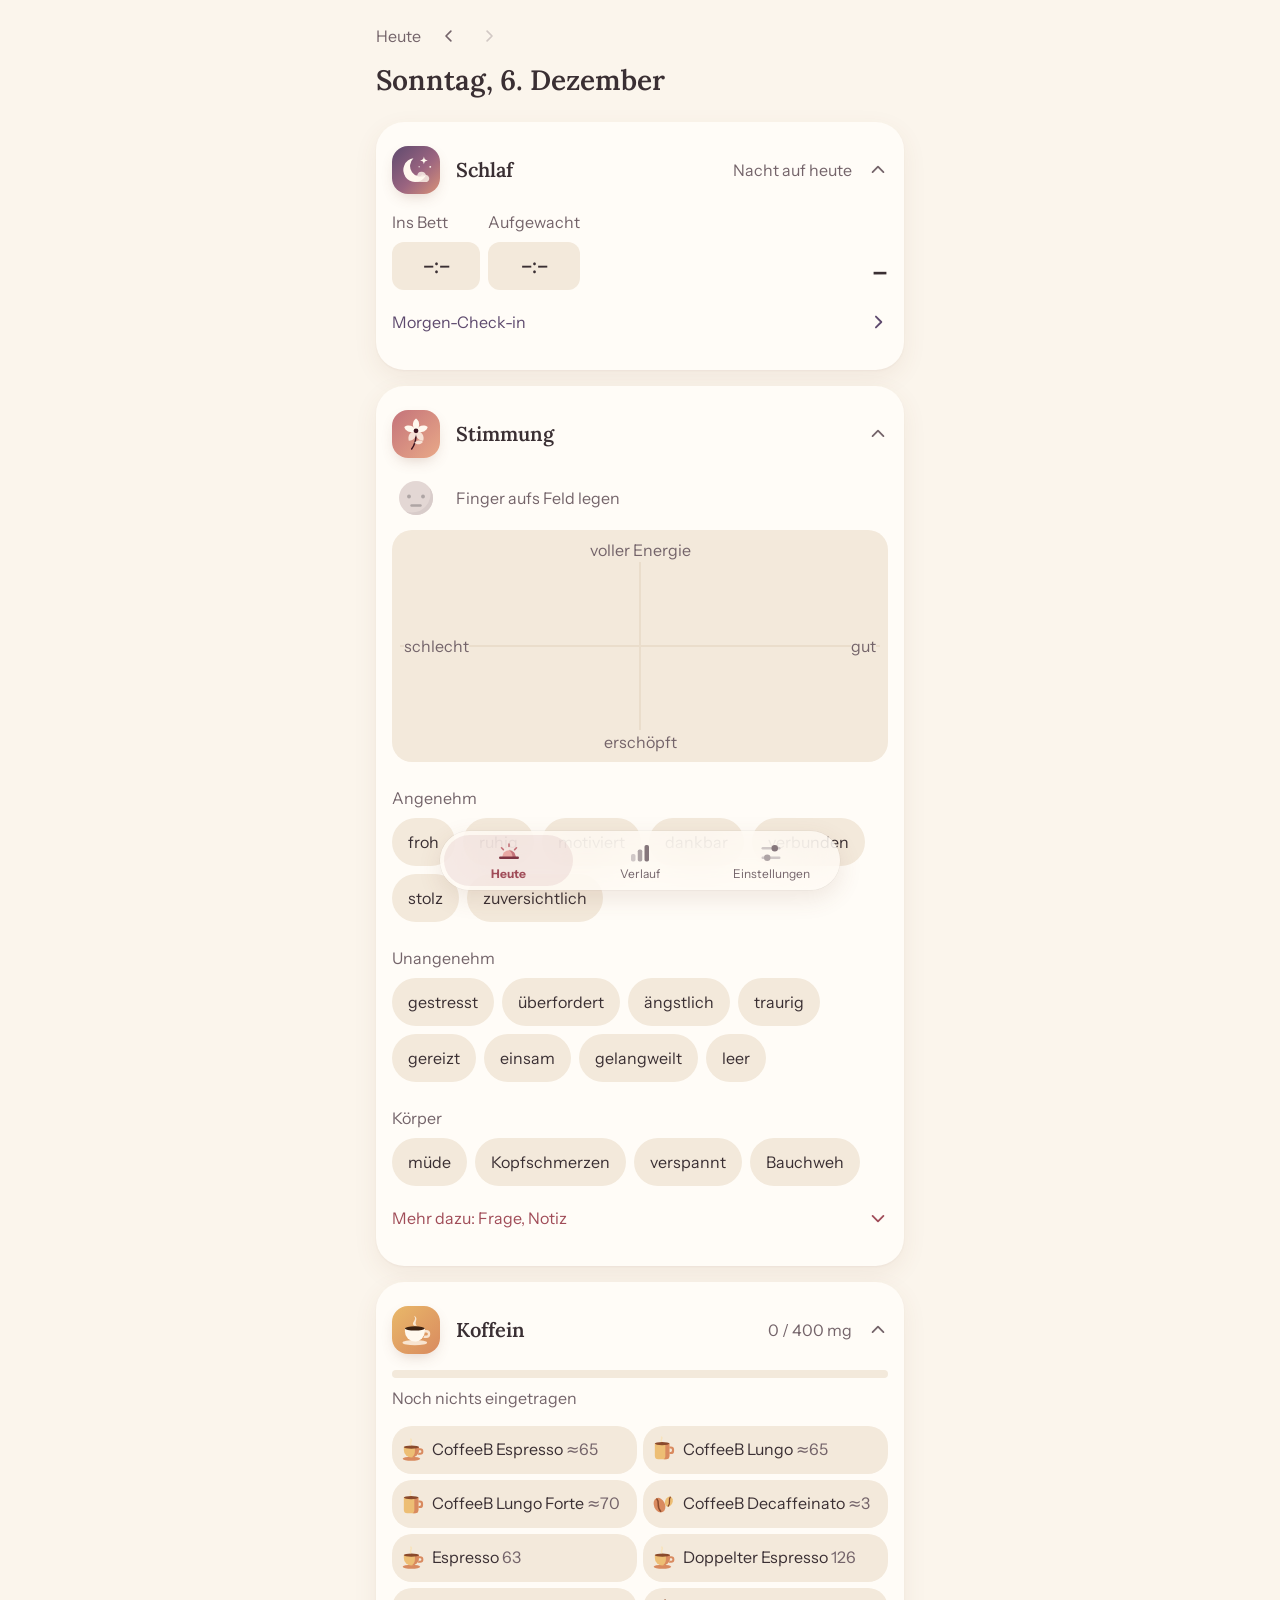
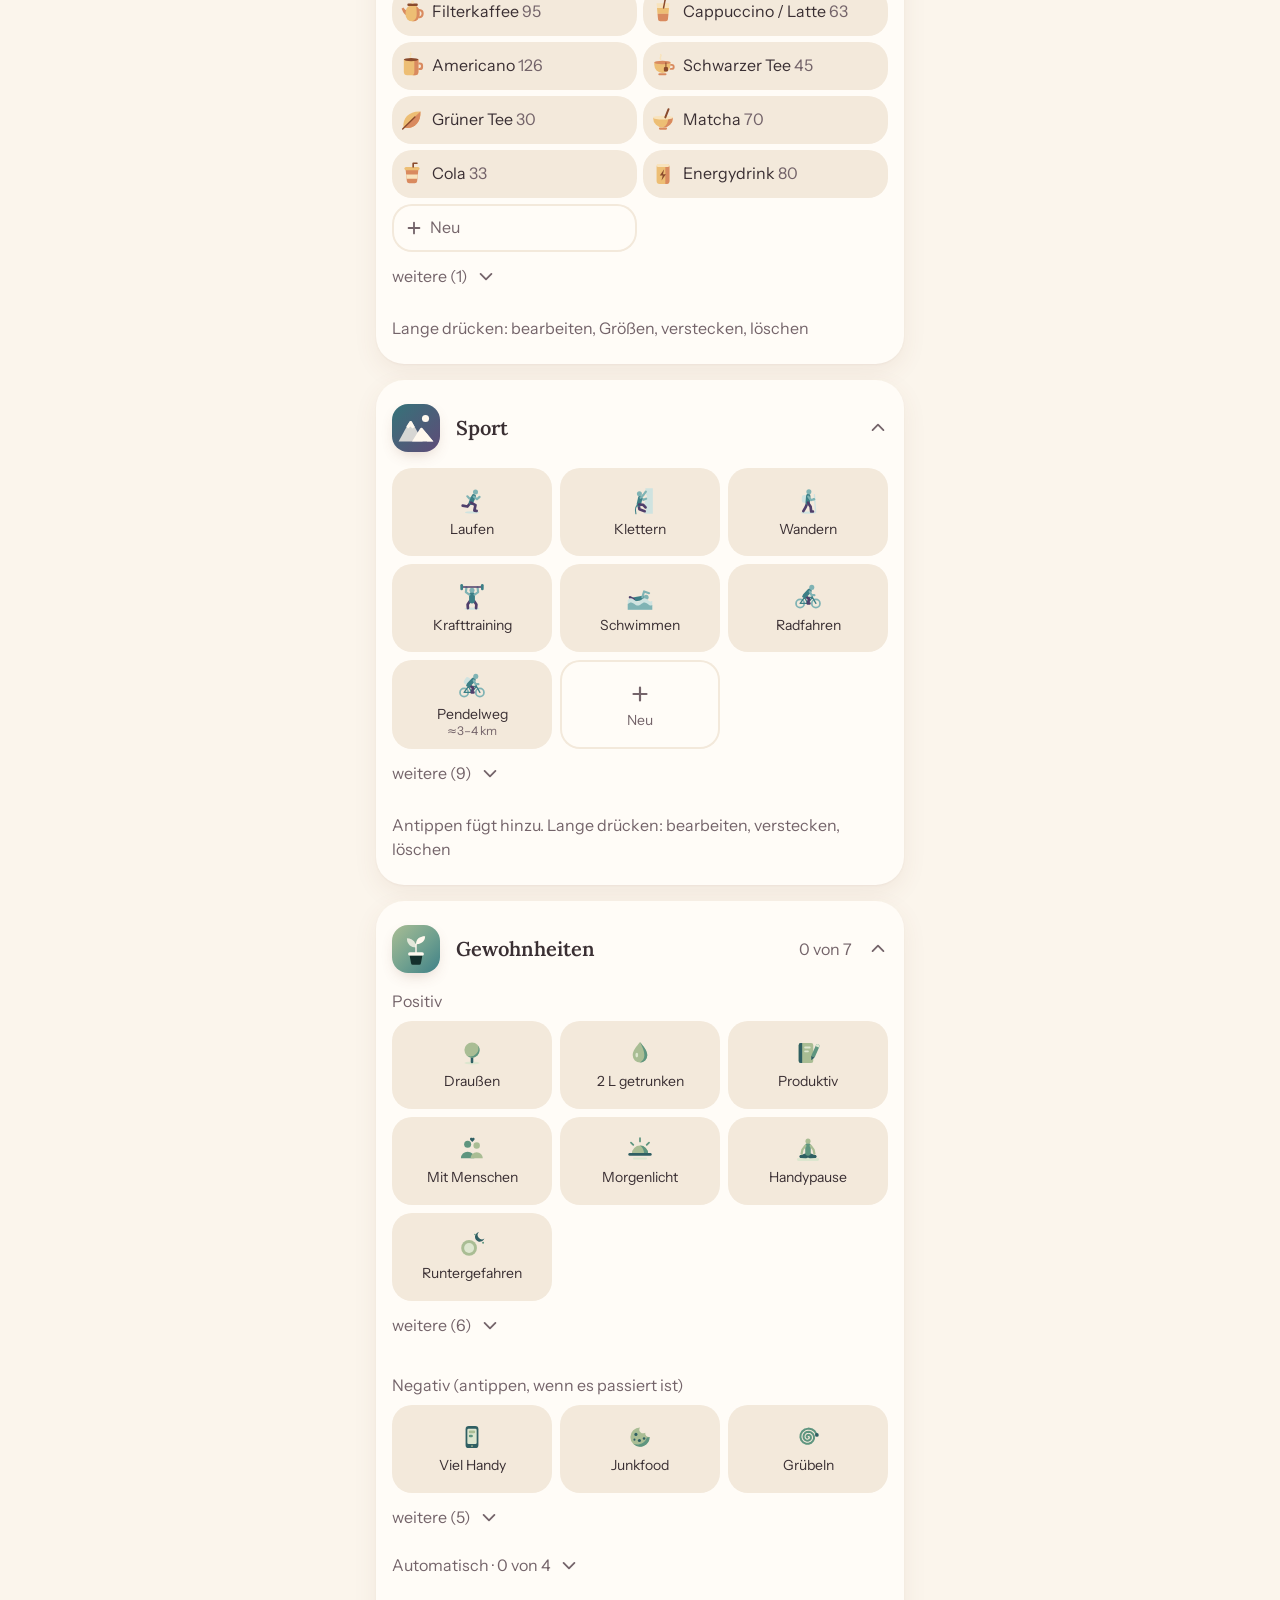
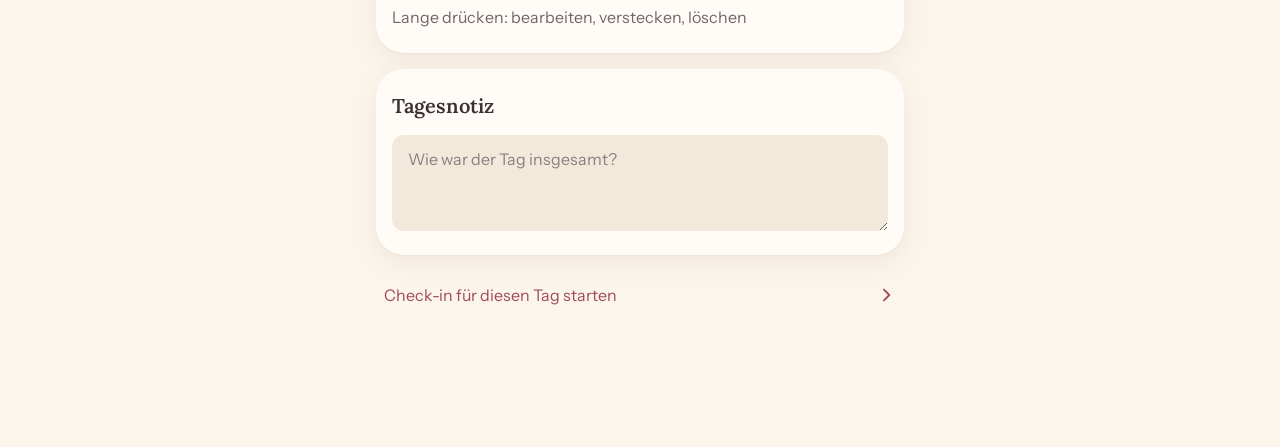
==== commit f509650a: "4.13: Sport als Dreier-Kacheln Co-Authored-By: Claude Opus 5.5 <noreply@anthropic.com> Claude-Sessio" ====
--- a/index.html
+++ b/index.html
@@ -13,8 +13,8 @@
 <link rel="apple-touch-icon" href="apple-touch-icon.png">
 <link rel="icon" type="image/png" href="icon-192.png">
 <link rel="preload" href="fonts/Lora-Variable.ttf" as="font" type="font/ttf" crossorigin>
-<link rel="stylesheet" href="tokens.css?v=4.12">
-<link rel="stylesheet" href="app.css?v=4.12">
+<link rel="stylesheet" href="tokens.css?v=4.13">
+<link rel="stylesheet" href="app.css?v=4.13">
 </head>
 <body>
 <main id="app"></main>
@@ -24,8 +24,8 @@
 <div id="fb" hidden data-act="fbx"></div>
 <div id="toast" hidden></div>
 <div id="upd" hidden></div>
-<script src="icons.js?v=4.12"></script>
-<script src="app.js?v=4.12"></script>
+<script src="icons.js?v=4.13"></script>
+<script src="app.js?v=4.13"></script>
 <script>if('serviceWorker' in navigator){window.addEventListener('load',()=>navigator.serviceWorker.register('sw.js').catch(()=>{}));}</script>
 </body>
 </html>
--- a/app.css
+++ b/app.css
@@ -401,3 +401,5 @@
 .hab.auto{cursor:default;-webkit-user-select:none;user-select:none}
 .hab.auto.open{opacity:.6}
 .hgrid.two{grid-template-columns:repeat(2,minmax(0,1fr))}
+.hab>.cnt{position:absolute;top:6px;right:8px;font-size:13px}
+.hab.hidc{opacity:.55}
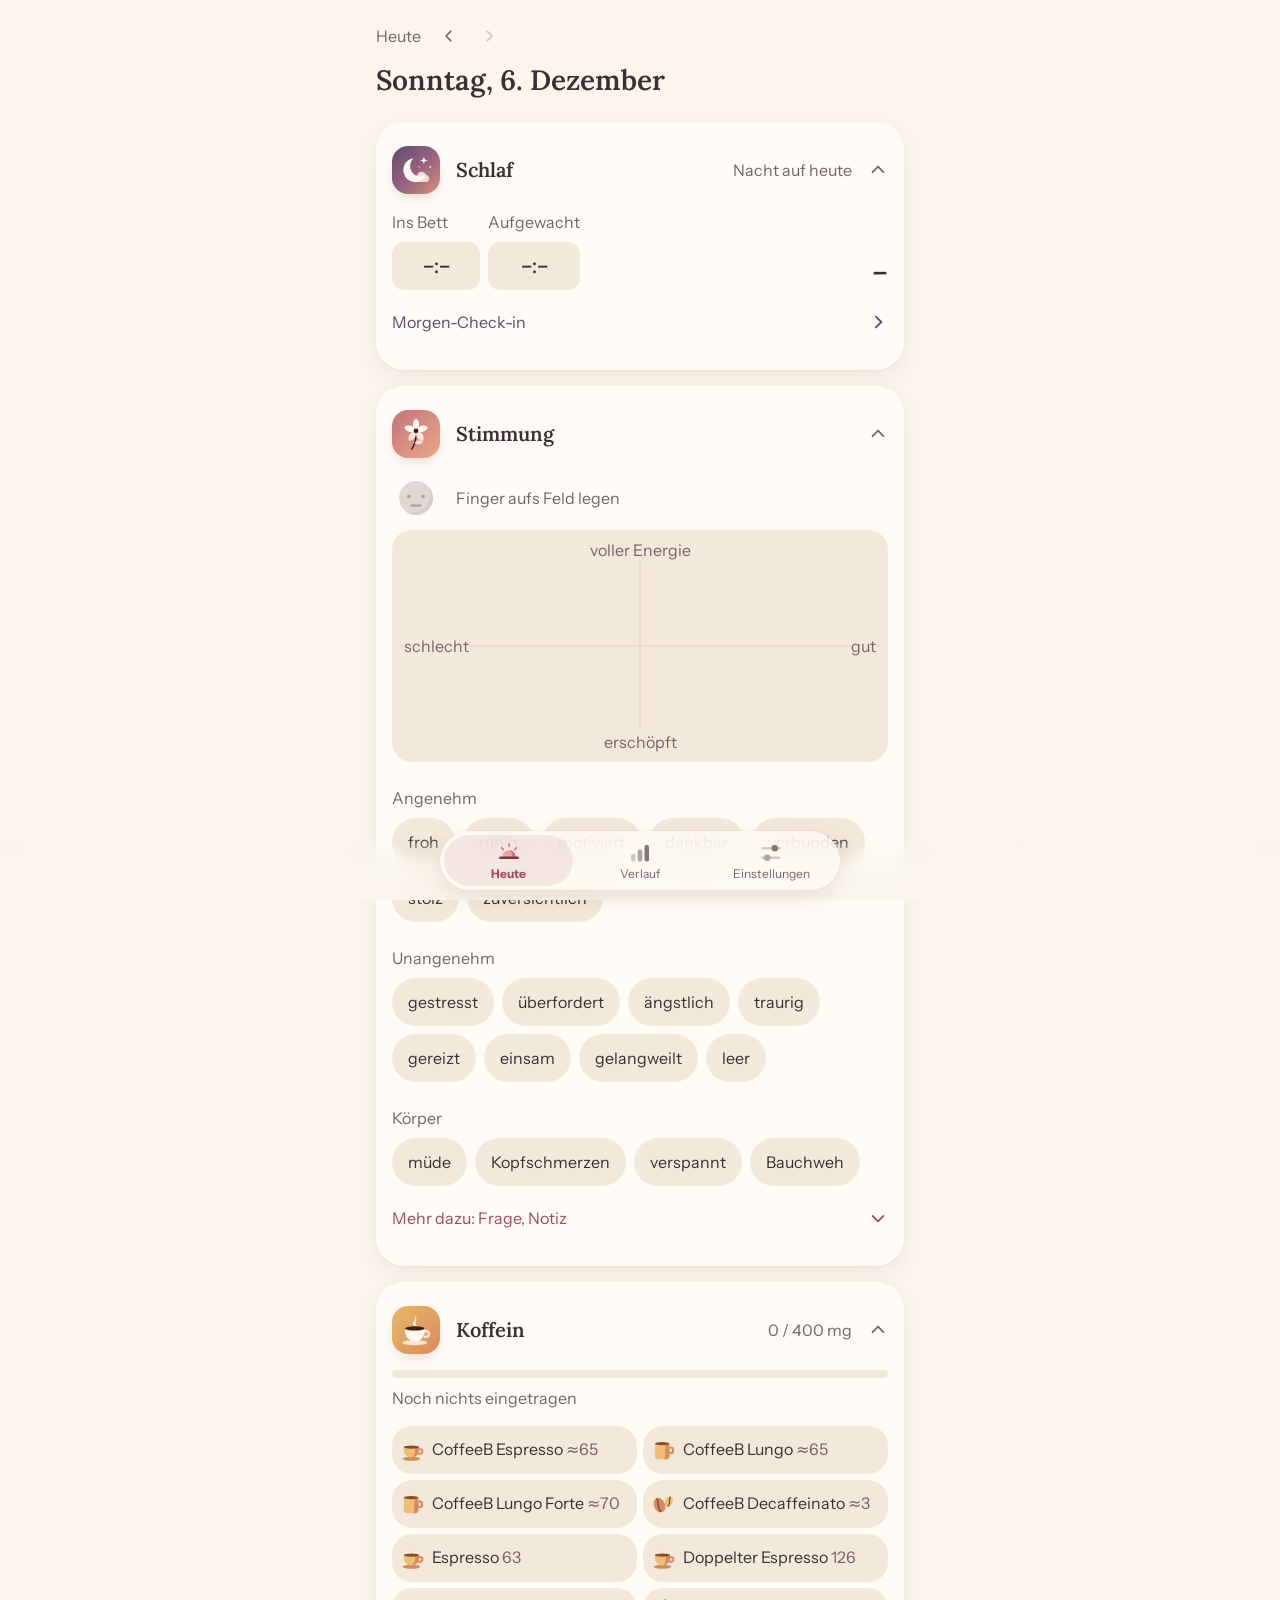
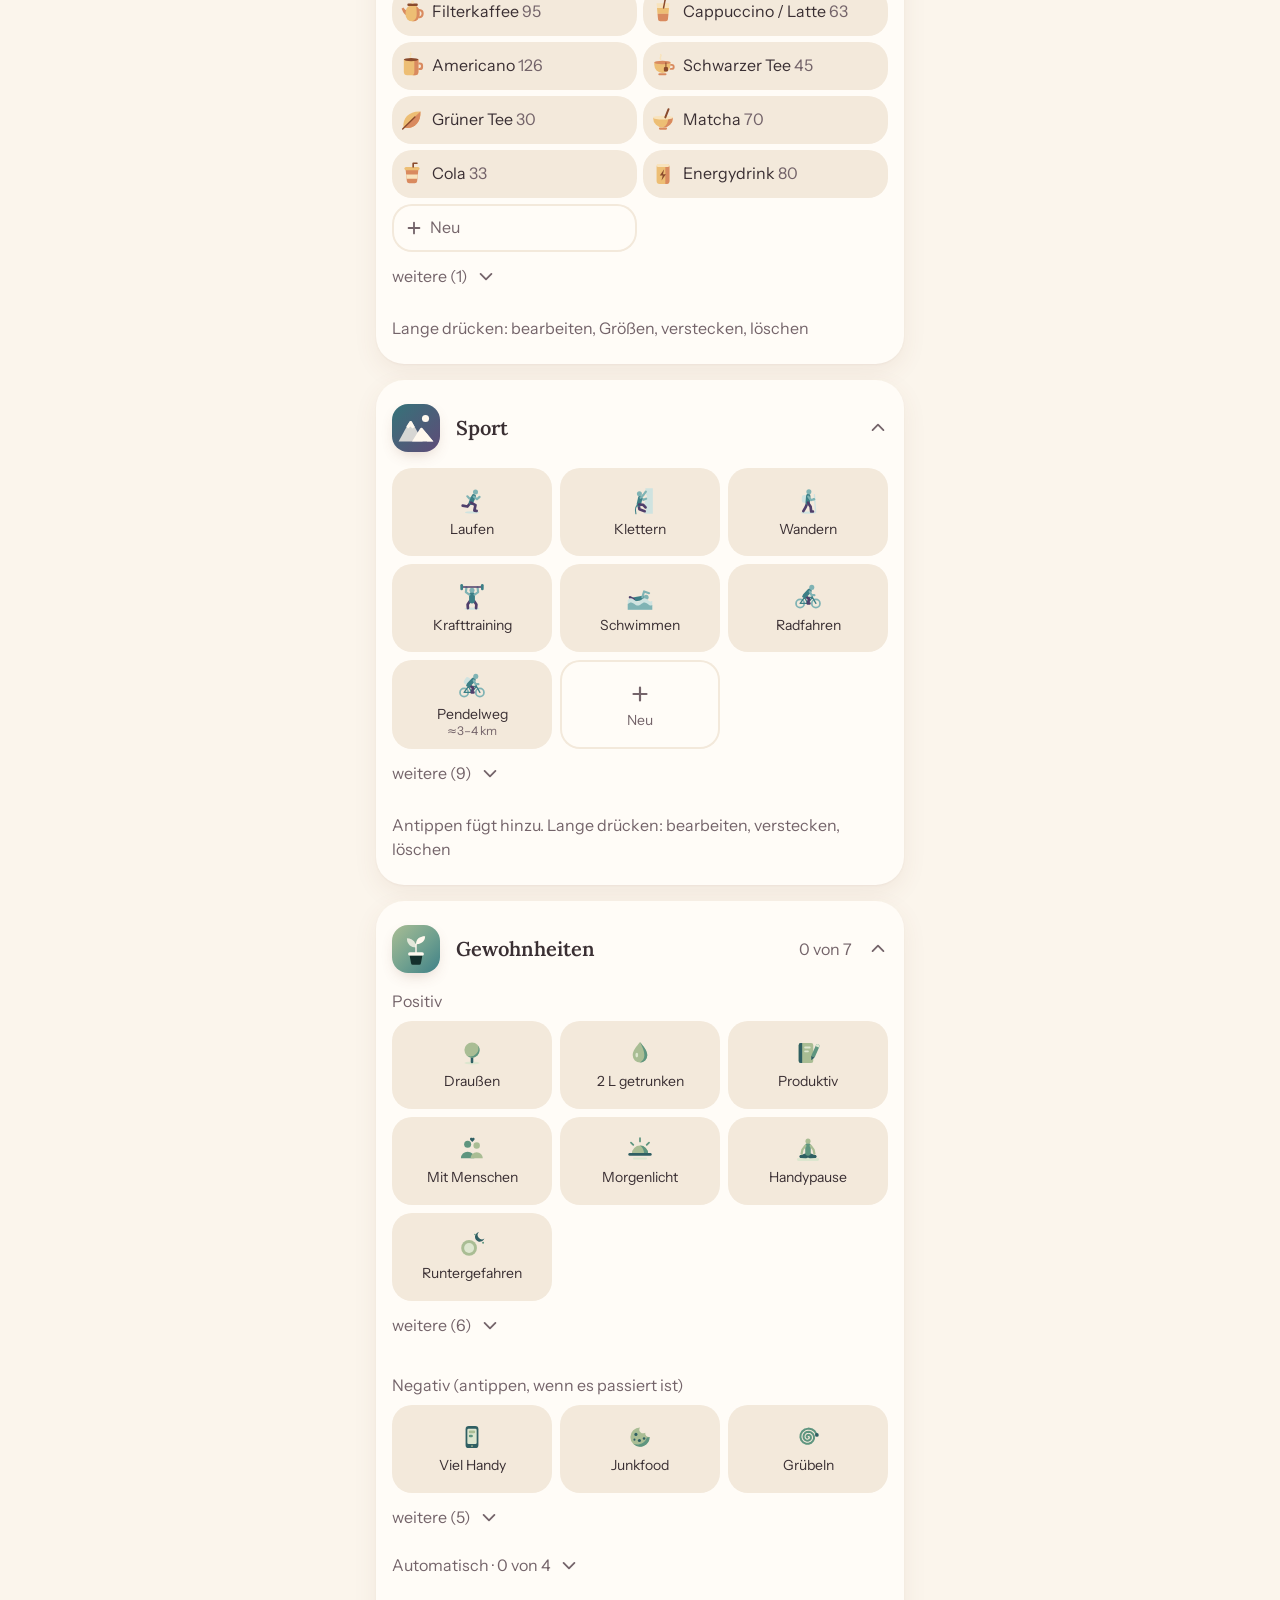
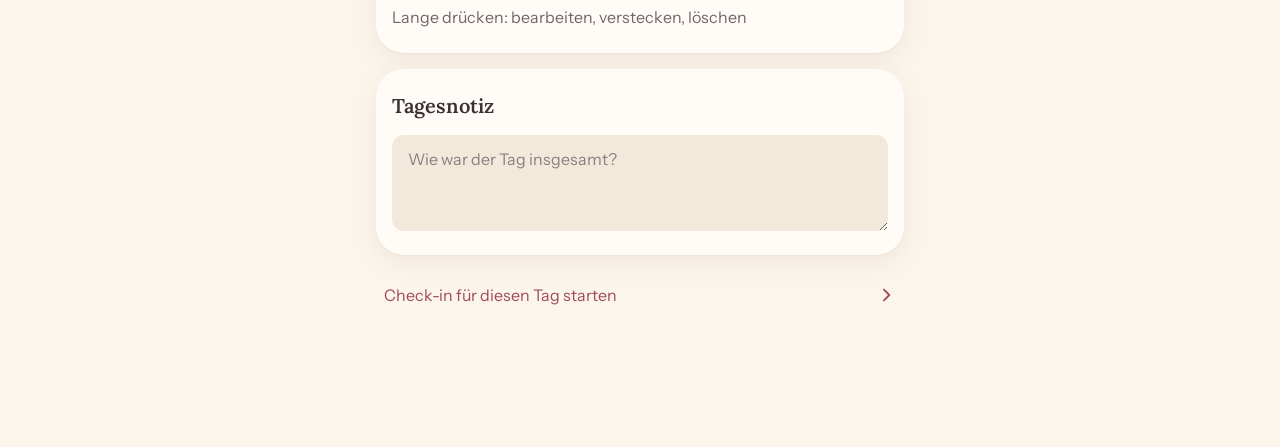
==== commit 250ac6ac: "4.14: weicher Übergang unter der Leiste Co-Authored-By: Claude Opus 5.5 <noreply@anthropic.com> Clau" ====
--- a/index.html
+++ b/index.html
@@ -13,8 +13,8 @@
 <link rel="apple-touch-icon" href="apple-touch-icon.png">
 <link rel="icon" type="image/png" href="icon-192.png">
 <link rel="preload" href="fonts/Lora-Variable.ttf" as="font" type="font/ttf" crossorigin>
-<link rel="stylesheet" href="tokens.css?v=4.13">
-<link rel="stylesheet" href="app.css?v=4.13">
+<link rel="stylesheet" href="tokens.css?v=4.14">
+<link rel="stylesheet" href="app.css?v=4.14">
 </head>
 <body>
 <main id="app"></main>
@@ -24,8 +24,8 @@
 <div id="fb" hidden data-act="fbx"></div>
 <div id="toast" hidden></div>
 <div id="upd" hidden></div>
-<script src="icons.js?v=4.13"></script>
-<script src="app.js?v=4.13"></script>
+<script src="icons.js?v=4.14"></script>
+<script src="app.js?v=4.14"></script>
 <script>if('serviceWorker' in navigator){window.addEventListener('load',()=>navigator.serviceWorker.register('sw.js').catch(()=>{}));}</script>
 </body>
 </html>
--- a/app.css
+++ b/app.css
@@ -403,3 +403,8 @@
 .hgrid.two{grid-template-columns:repeat(2,minmax(0,1fr))}
 .hab>.cnt{position:absolute;top:6px;right:8px;font-size:13px}
 .hab.hidc{opacity:.55}
+/* 4.14 Weicher Übergang unter der schwebenden Leiste: Inhalt darunter verschwimmt und blendet aus */
+html::after{content:"";position:fixed;left:0;right:0;top:auto;bottom:0;height:calc(env(safe-area-inset-bottom) + 64px);z-index:4;pointer-events:none;
+  background:linear-gradient(to top,var(--bg) 0%,color-mix(in srgb,var(--bg) 70%,transparent) 45%,transparent 100%);
+  -webkit-backdrop-filter:blur(10px);backdrop-filter:blur(10px);
+  -webkit-mask-image:linear-gradient(to top,#000 55%,transparent);mask-image:linear-gradient(to top,#000 55%,transparent)}
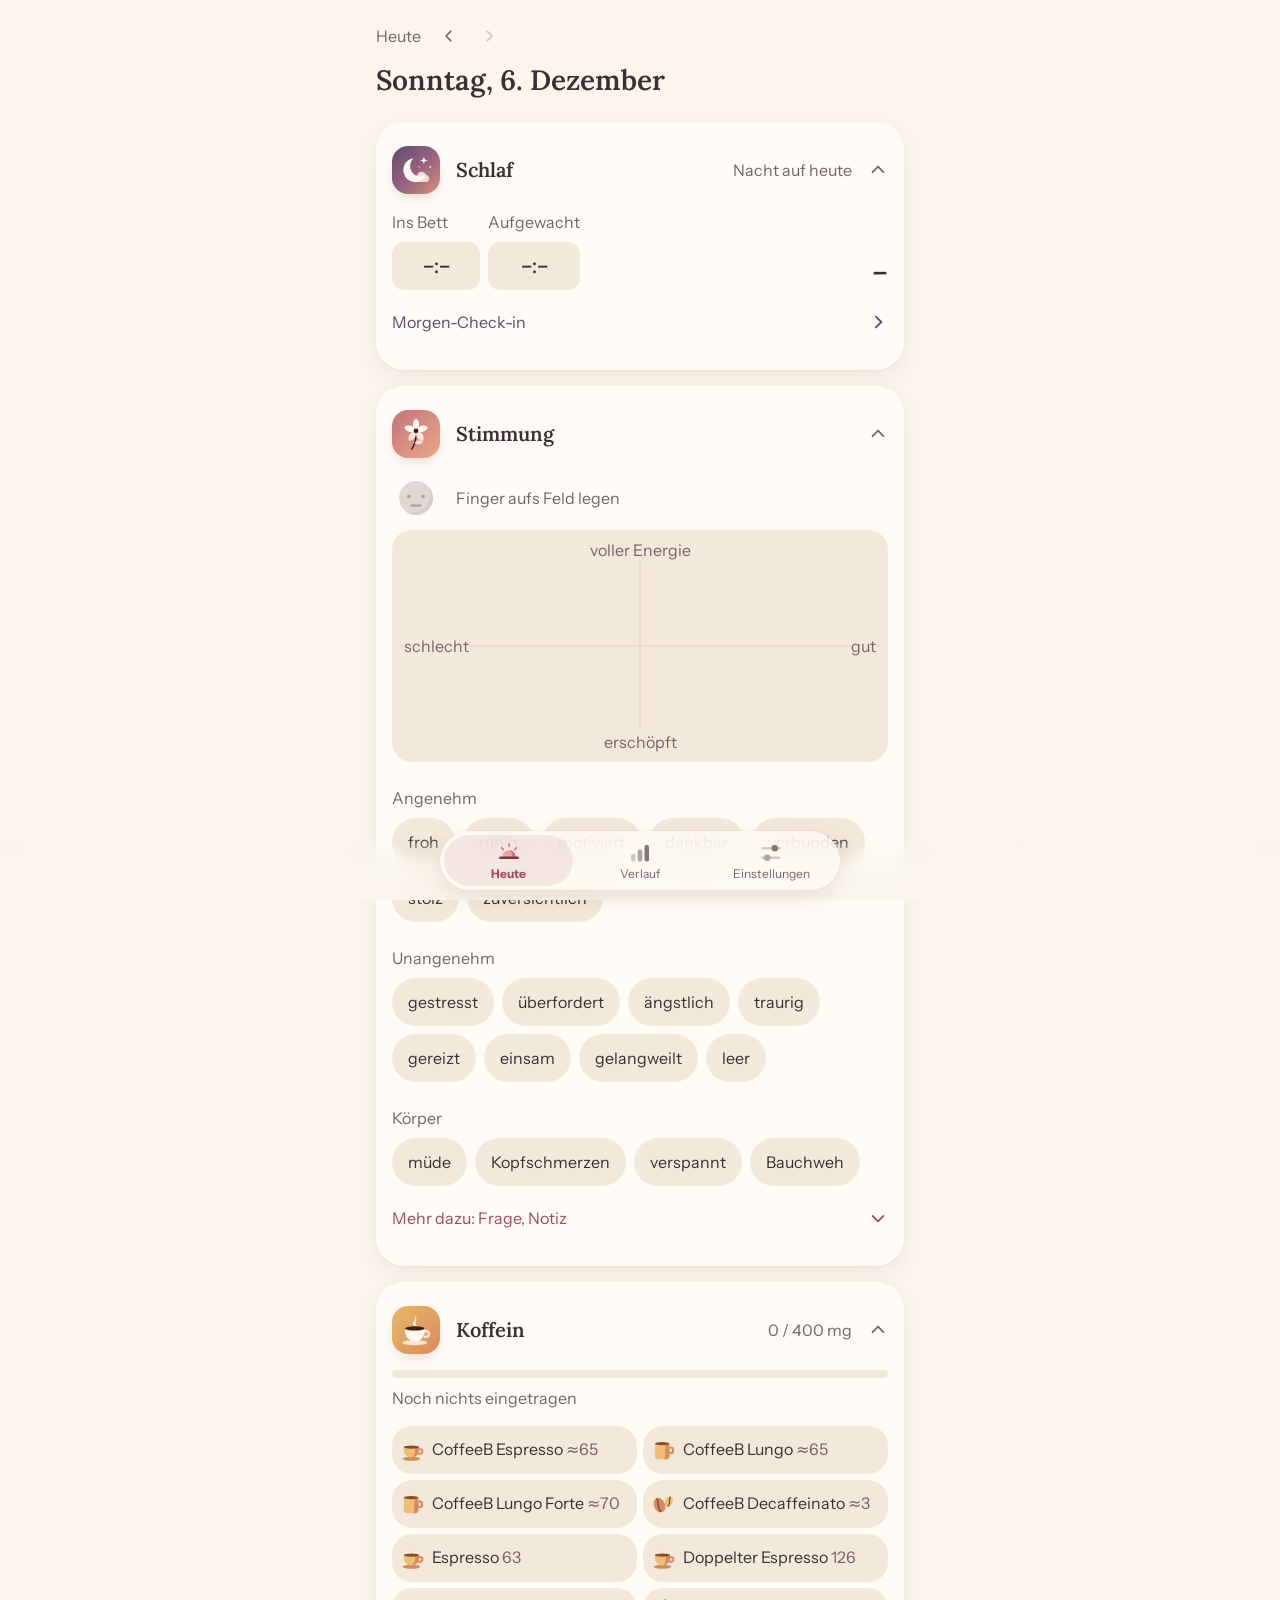
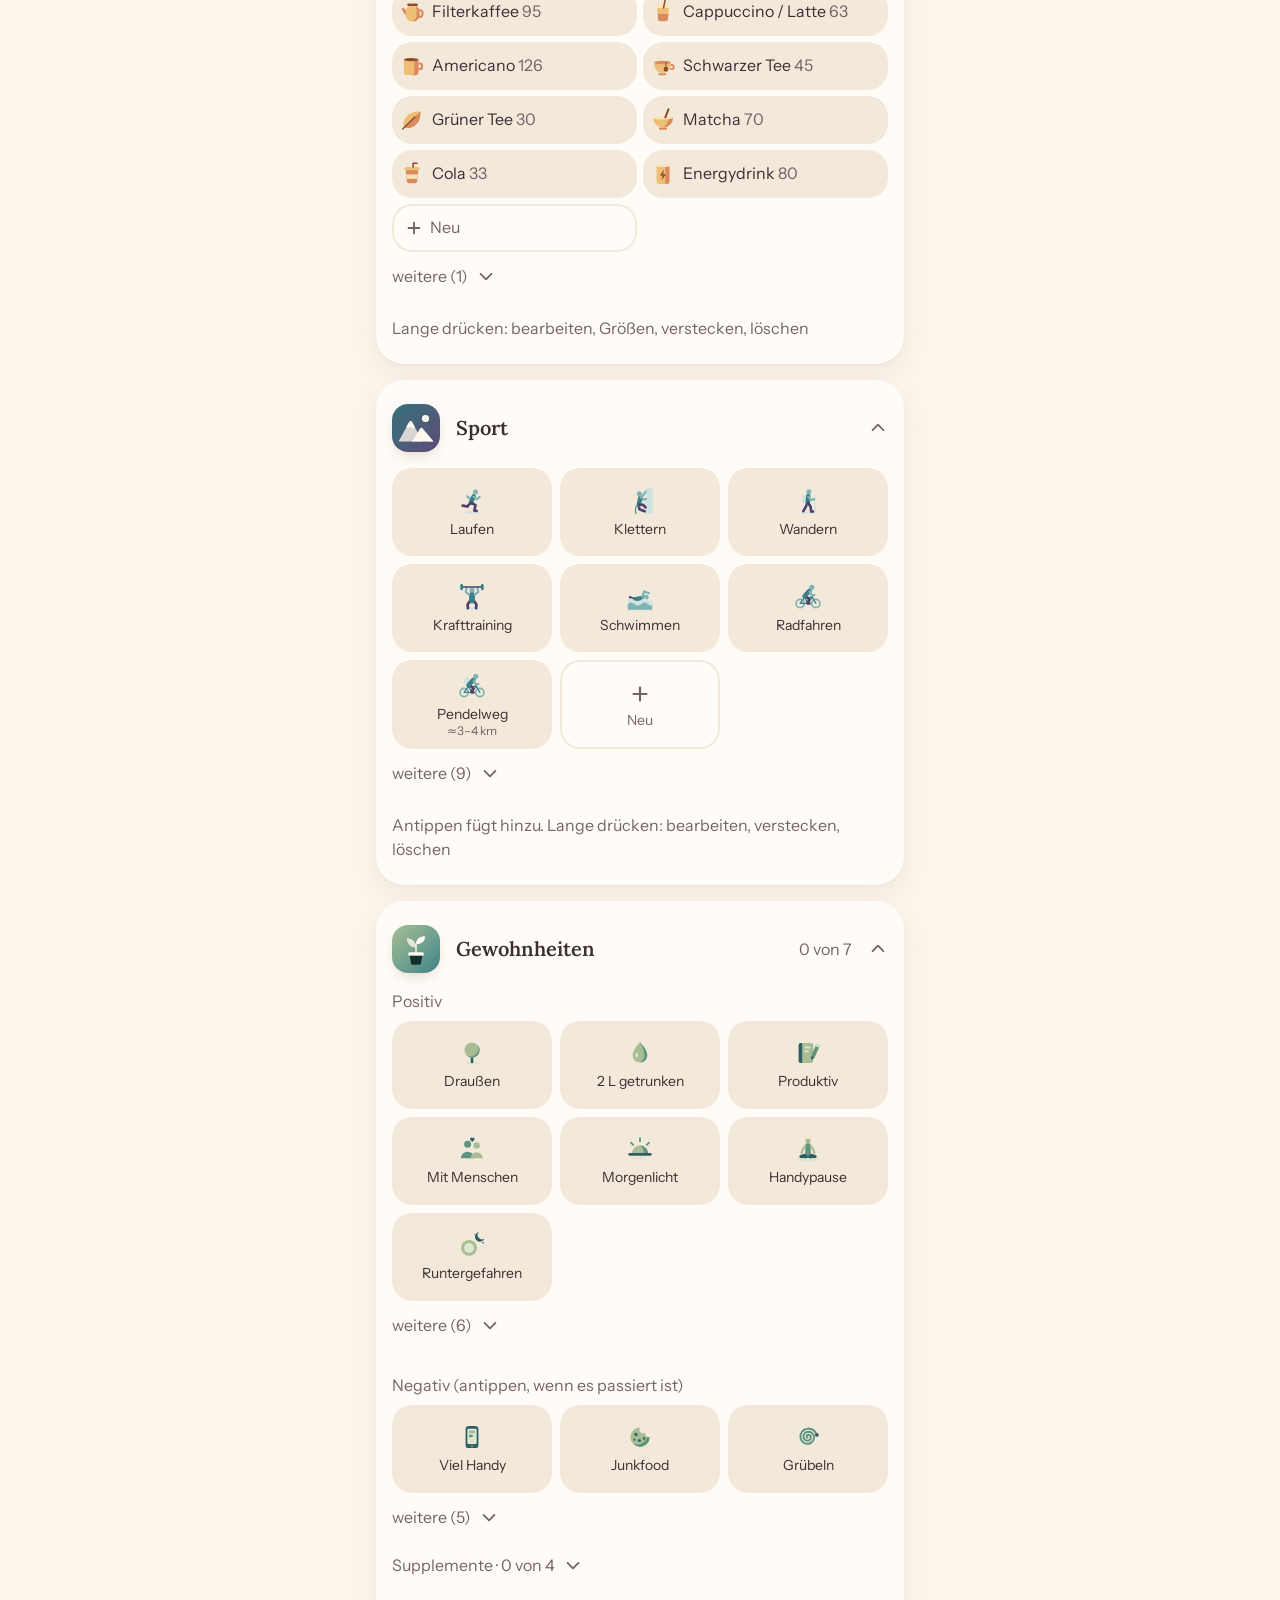
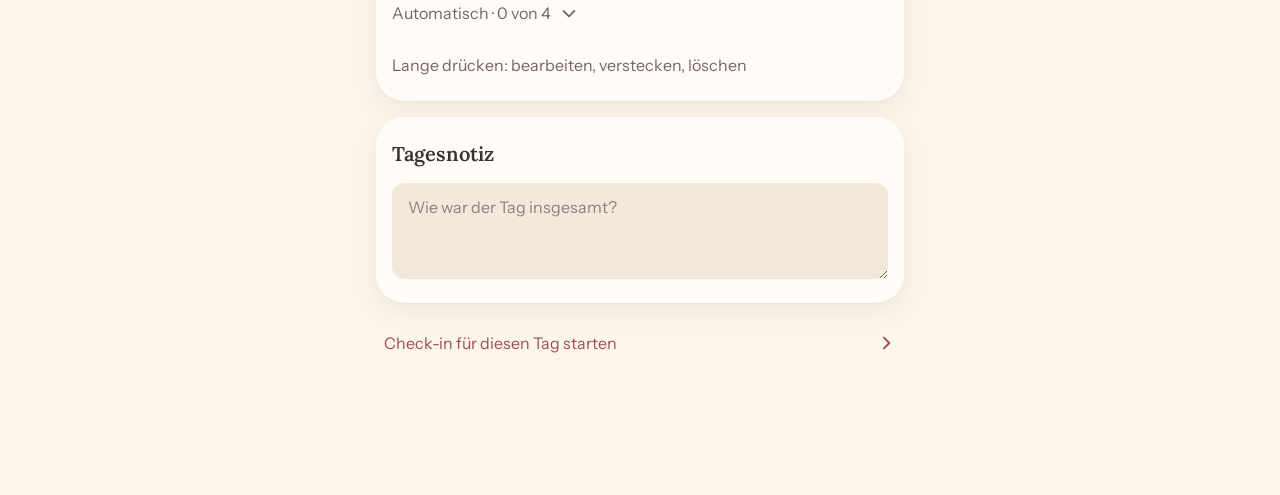
==== commit eedc0e7e: "4.15: Supplemente bei den Gewohnheiten Co-Authored-By: Claude Opus 5.5 <noreply@anthropic.com> Claud" ====
--- a/index.html
+++ b/index.html
@@ -13,8 +13,8 @@
 <link rel="apple-touch-icon" href="apple-touch-icon.png">
 <link rel="icon" type="image/png" href="icon-192.png">
 <link rel="preload" href="fonts/Lora-Variable.ttf" as="font" type="font/ttf" crossorigin>
-<link rel="stylesheet" href="tokens.css?v=4.14">
-<link rel="stylesheet" href="app.css?v=4.14">
+<link rel="stylesheet" href="tokens.css?v=4.15">
+<link rel="stylesheet" href="app.css?v=4.15">
 </head>
 <body>
 <main id="app"></main>
@@ -24,8 +24,8 @@
 <div id="fb" hidden data-act="fbx"></div>
 <div id="toast" hidden></div>
 <div id="upd" hidden></div>
-<script src="icons.js?v=4.14"></script>
-<script src="app.js?v=4.14"></script>
+<script src="icons.js?v=4.15"></script>
+<script src="app.js?v=4.15"></script>
 <script>if('serviceWorker' in navigator){window.addEventListener('load',()=>navigator.serviceWorker.register('sw.js').catch(()=>{}));}</script>
 </body>
 </html>
